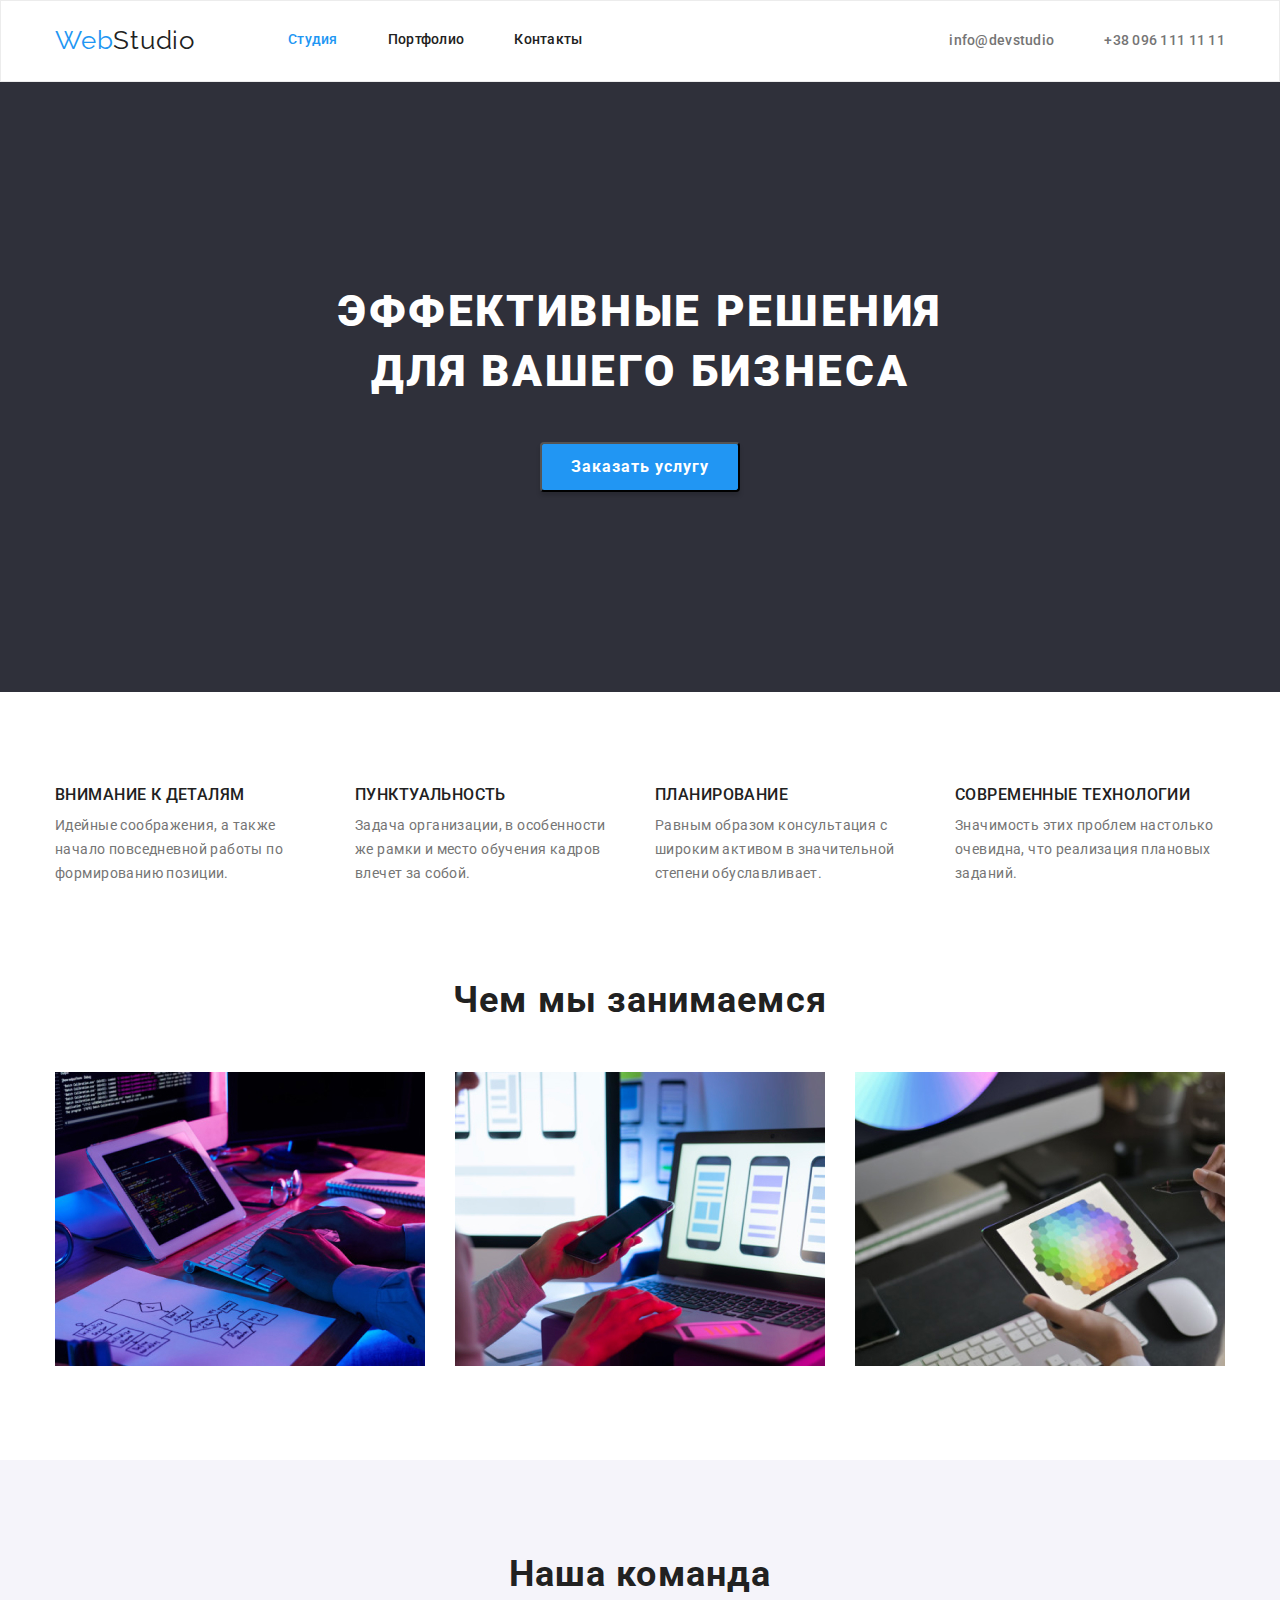
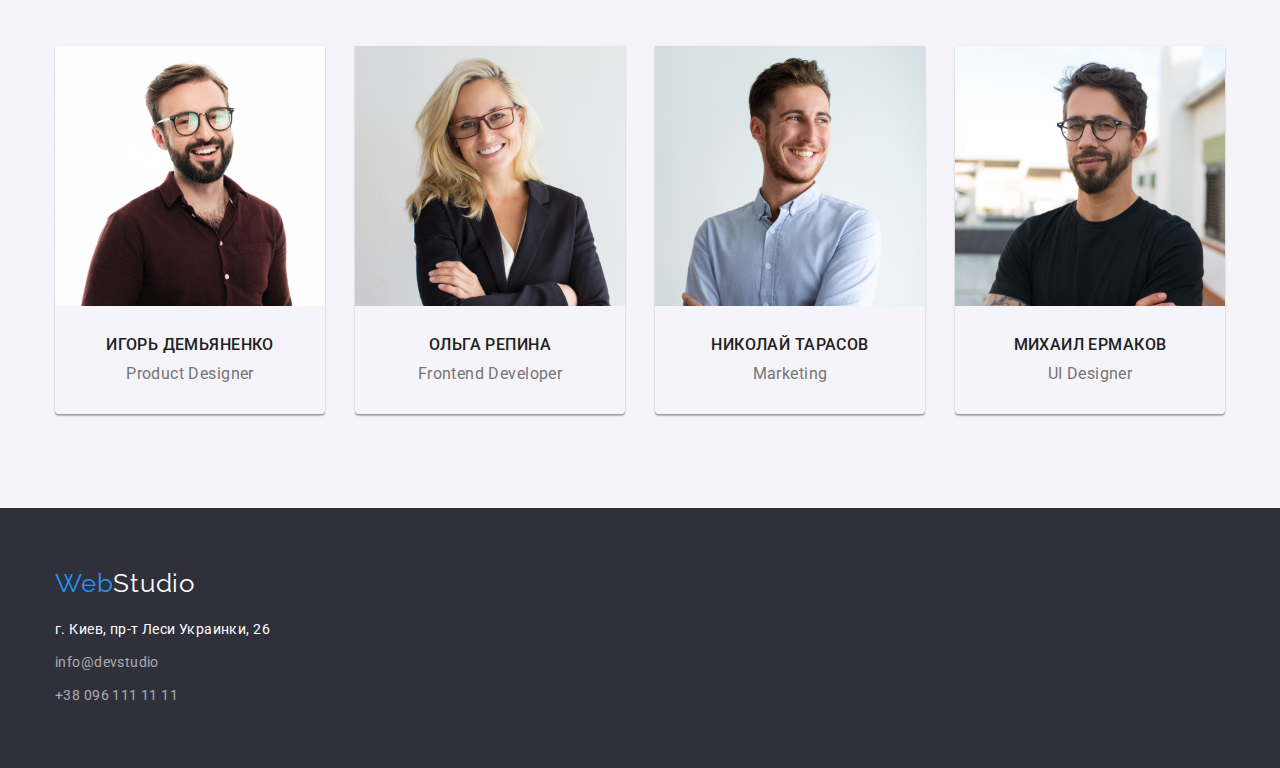
==== index.html @ b13cafb2 "start" ====
<!DOCTYPE html>
<html lang="ru">
  <head>
    <meta charset="UTF-8" />
    <meta http-equiv="X-UA-Compatible" content="IE=edge" />
    <meta name="viewport" content="width=device-width, initial-scale=1.0" />
    <link rel="preconnect" href="https://fonts.gstatic.com">
    <link href="https://fonts.googleapis.com/css2?family=Raleway:wght@700&family=Roboto:wght@400;500;700;900&display=swap" rel="stylesheet">
    <link rel="stylesheet" href="https://cdnjs.cloudflare.com/ajax/libs/modern-normalize/1.0.0/modern-normalize.css">
    <link rel="stylesheet" href="./css/styles.css">
    <title>Document</title>
  </head>
  <body>
    <header class="header">
      <div class="container">
      <a href="./index.html" class="link logo logo-marg"><span class="logo-header">Web</span>Studio</a>
      <nav class="text-nav">
        <ul class="menu list">
          <li class="menu-item"><a href="./index.html" class="link accent-pege">Студия</a></li>
          <li class="menu-item"><a href="./portfolio.html" class="link">Портфолио</a></li>
          <li class="menu-item"><a href="" class="link">Контакты</a></li>
        </ul>
      </nav>

      <ul class="menu list contacts-marg">
        <li class="kontakt-marg"><a class="link text-nav contacts" href="mailto:info@devstudio">info@devstudio</a></li>
        <li class="kontakt-marg"><a class="link text-nav contacts" href="tel:+380961111111">+38 096 111 11 11</a></li>
      </ul>
    </div>
    </header>

    <!--секцыя шапка-->
    <main>
      <section>
        <div class="container cap">
        <h1 class="main-title">Эффективные решения для вашего бизнеса</h1>
        <button class="btn" type="button">Заказать услугу</button>
            </div>
          </section>

      <!--особености-->

      <section class="section tem-work">
        <div class="container">
        <h2 class="visually-hidden">характеристики</h2>
        <ul class="list card-set">
          <li class="item feature-item">
            <h3 class="title-text">Внимание к деталям</h3>
            <p>
              Идейные соображения, а также начало повседневной работы по
              формированию позиции.
            </p>
          </li>
          <li class="item feature-item">
            <h3 class="title-text">Пунктуальность</h3>
            <p>
              Задача организации, в особенности же рамки и место обучения кадров
              влечет за собой.
            </p>
          </li>
          <li class="item feature-item">
            <h3 class="title-text">Планирование</h3>
            <p>
              Равным образом консультация с широким активом в значительной
              степени обуславливает.
            </p>
          </li>
          <li class="item feature-item">
            <h3 class="title-text">Современные технологии</h3>
            <p>
              Значимость этих проблем настолько очевидна, что реализация
              плановых заданий.
            </p>
          </li>
        </ul>
        </div>
      </section>

      <!--чем мы занимаемся-->

      <section class="img-section">
        <div class="container">
        <h2 class="title-section">Чем мы занимаемся</h2>
        <ul class="list card-set">
          <li class="item work-item">
            <img src="./imeges/box1.jpg" alt="box1" width="370" height="294" />
          </li>
          <li class="item work-item">
            <img src="./imeges/box2.jpg" alt="box2" width="370" height="294" />
          </li>
          <li class="item work-item">
            <img src="./imeges/box3.jpg" alt="box3" width="370" height="294" />
          </li>
        </ul>
      </div>
      </section>

      <!--наша команда-->

      <section class="section team">
        <div class="container">
        <h2 class="title-section">Наша команда</h2>
        <ul class="list card-set">
          <li class="item team-item">
            <img
              src="./imeges/igor.jpg"
              alt="Игорь Демьяненко"
              width="270"
              height="260"
            />
            <div class="expert">
            <h3 class="title-text">Игорь Демьяненко</h3>
            <p lang="en" class="text-team-card">Product Designer</p>
          </div>
        </li>
          <li class="item team-item">
            <img
              src="./imeges/olga.jpg"
              alt="Ольга Репина"
              width="270"
              height="260"
            />
            <div class="expert"><h3 class="title-text">Ольга Репина</h3>
            <p lang="en" class="text-team-card">Frontend Developer</p>
          </div></li>
          <li class="item team-item">
            <img
              src="./imeges/nikolay.jpg"
              alt="Николай Тарасов"
              width="270"
              height="260"
            />
             <div class="expert"><h3 class="title-text">Николай Тарасов</h3>
            <p lang="en" class="text-team-card">Marketing</p></div>
          </li>
          <li class="item team-item">
            <img
              src="./imeges/mihail.jpg"
              alt="Михаил Ермаков"
              width="270"
              height="260"/>
            <div class="expert">
              <h3 class="title-text">Михаил Ермаков</h3>
            <p lang="en" class="text-team-card">UI Designer</p>
          </div></li>
        </ul>
      </div>
      </section>
    </main>
    <!--футер-->

    <footer class="footer-bg">
      <div class="container footer">
      <a href="./index.html" class="link logo logo-mb"><span class="logo-header">Web</span><span class="Studio-cl">Studio</span></a>
      <address class="address contacts-addres">
        <ul class="list">
          <li class="mb-street"><a class="link adreds-cl" href="https://goo.gl/maps/qqkzdERcKgFT37uT7" target="_blank" rel="noopener noreferrer">г. Киев, пр-т Леси Украинки, 26</a></li>
          <li class="mb-street"><a class="link contacts-cl" href="mailto:info@devstudio">info@devstudio</a></li>
          <li><a class="link contacts-cl" href="tel:+380961111111">+38 096 111 11 11</a></li>
        </ul>
      </address>
    </div>
    </footer>
  </body>
</html>
---- css/styles.css ----
:root {
    --mein-text-cl: #757575;
    --main-title-cl: #FFFFFF;
    --title-cl: #212121;
    --link-cl: #2196F3;

    --main-text-cl: 'Roboto', sans-serif;
    --title-text-cl: 'Raleway', sans-serif;

    --blak-bg: #2F303A;
    --gray-bg: #F5F4FA;
    --bg: #E5E5E5;
    --border: #EEEEEE;
}

html,
* {
    box-sizing: border-box;

}

*,
*::before,
*::after {
    box-sizing: inherit;
}



body {
    font-family: var(--main-text-cl);
    font-size: 14px;
    line-height: 1.71;
    letter-spacing: 0.03em;
    color: var(--mein-text-cl)
}

h1,
h2,
h3,
p {
    margin-top: 0;
}

p {
    margin-top: 0;
    margin-bottom: 0;
}

img {
    display: block;
    max-width: 100%;
    height: auto;
}

.container {
    width: 1200px;
    padding-left: 15px;
    padding-right: 15px;
    margin-left: auto;
    margin-right: auto;
}

.img-section {
    padding-bottom: 94px;
}

.section {
    padding-top: 94px;
    padding-bottom: 94px;
}

.header {
    border: 1px solid #ECECEC;
    padding-top: 24px;
    padding-bottom: 25px;
}

.header .container {
    display: flex;
    align-items: center;
}

.link {
    color: var(--title-cl);
    text-decoration: none;
}

.link:hover,
.link:focus {
    color: var(--link-cl);
}

.logo {
    font-family: var(--title-text-cl);
    font-size: 26px;
    line-height: 1.19;
    letter-spacing: 0.03em;
}

.logo-marg {
    margin-right: 93px;

}

.visually-hidden {
    position: absolute;
    width: 1px;
    height: 1px;
    border: 0;
    margin: -1px;
    padding: 0;
    clip: rect(0 0 0 0);
    overflow: hidden;
}

.logo-header {
    color: var(--link-cl);
}

.list {
    margin: 0;
    padding-left: 0;
    list-style: none;
}

.menu {
    display: inline-flex;
}

.menu-item:not(:last-child) {
    margin-right: 50px;
}

.address {
    font-style: inherit;
}

.text-nav {
    font-weight: 500;
    font-size: 14px;
    line-height: 1.14;
    letter-spacing: 0.02em;
    color: var(--title-cl);
}

.accent-pege {
    color: var(--link-cl);
}

.contacts {
    color: var(--mein-text-cl);
}

.contacts-marg {
    margin-left: auto;
}

.kontakt-marg:not(:last-child) {
    margin-right: 50px;
}

.cap {
    width: 100%;
    padding-top: 200px;
    padding-bottom: 200px;
    text-align: center;
    background-color: var(--blak-bg);
}

.main-title {
    font-weight: 900;
    font-size: 44px;
    line-height: 1.36;
    letter-spacing: 0.06em;
    text-transform: uppercase;
    color: var(--main-title-cl);
    max-width: 696px;
    margin-left: auto;
    margin-right: auto;
    margin-bottom: 40px;
}

.btn {
    min-width: 200px;
    min-height: 50px;
    font-weight: bold;
    font-size: 16px;
    line-height: 1.87;
    letter-spacing: 0.06em;
    color: var(--main-title-cl);
    background-color: var(--link-cl);
    box-shadow: 0px 4px 4px rgba(0, 0, 0, 0.15);
    border-radius: 4px;

}

.team {
    background-color: var(--gray-bg);
}

.title-section {
    margin-bottom: 50px;
    font-weight: bold;
    font-size: 36px;
    line-height: 1.16;
    text-align: center;
    letter-spacing: 0.03em;
    color: var(--title-cl);
}

.item {
    margin-left: 30px;
    margin-top: 30px;
}

.card-set {
    display: flex;
    flex-wrap: wrap;
    margin-left: -30px;
    margin-top: -30px;
}

.feature-item {
    flex-basis: calc((100% - 4 * 30px) / 4);
    text-align: left;
}

.work-item {
    flex-basis: calc((100% - 3 * 30px) / 3);
    background: url(creative-artist-web-design-with-working-colour-selection-graphic-tablet_35674-1119.jpg);
}

.portfolio-item {
    flex-basis: calc((100% - 3 * 30px) / 3);
    background: var(--main-title-cl);
    border: 1px solid #EEEEEE;
    box-sizing: border-box;
}

.team-item {
    flex-basis: calc((100% - 4 * 30px) / 4);
    text-align: center;
    border-radius: 0px 0px 4px 4px;
    box-shadow: 0px 1px 3px rgba(0, 0, 0, 0.12),
        0px 1px 1px rgba(0, 0, 0, 0.14),
        0px 2px 1px rgba(0, 0, 0, 0.2);
}

.expert {
    padding-top: 30px;
    padding-bottom: 30px;
}

.title-text {
    font-weight: 500;
    font-size: 16px;
    line-height: 1.18;
    text-transform: uppercase;
    color: var(--title-cl);
    margin-bottom: 10px;
}

.text-team-card {
    font-size: 16px;
    line-height: 1.18;
}

.footer-bg {
    background-color: var(--blak-bg);
}

.footer {
    padding-top: 60px;
    padding-bottom: 60px;
}

.Studio-cl {
    color: var(--main-title-cl)
}

.logo-mb {
    display: block;
    margin-bottom: 20px;
}

.adreds-cl {
    color: var(--main-title-cl);
}

.mb-street {
    margin-bottom: 9px;
}

.contacts-cl {
    color: rgba(255, 255, 255, 0.6);
}

.btn-filtr {
    font-weight: 500;
    font-size: 16px;
    line-height: 1.62;
    text-align: center;
    color: var(--title-cl);
    border: 1px solid var(--border);
    box-sizing: border-box;
    background: var(--gray-bg);
    border-radius: 4px;
}

.location-text {
    justify-content: center;
    width: 100%;
    margin-bottom: 50px;
}

.button {
    padding: 6px 22px;
    border: transparent;
}

.button:hover,
button:focus {
    color: var(--link-cl);
    cursor: pointer;
}

.section-filtr {
    margin-left: auto;
    margin-right: auto;
}

.btn-filtr:not(:last-child) {
    margin-right: 8px;
}

.container-filter {
    margin-left: auto;
    margin-right: auto;
    padding-left: auto;
    padding-right: auto;
}

.title-portfolio {
    font-weight: bold;
    font-size: 18px;
    line-height: 2;
    letter-spacing: 0.06em;
    color: var(--title-cl);
    margin-bottom: 4px;
}

.img-text {
    padding: 20px 24px;
}

.text-portfolio {
    font-size: 16px;
    line-height: 1.87;
}
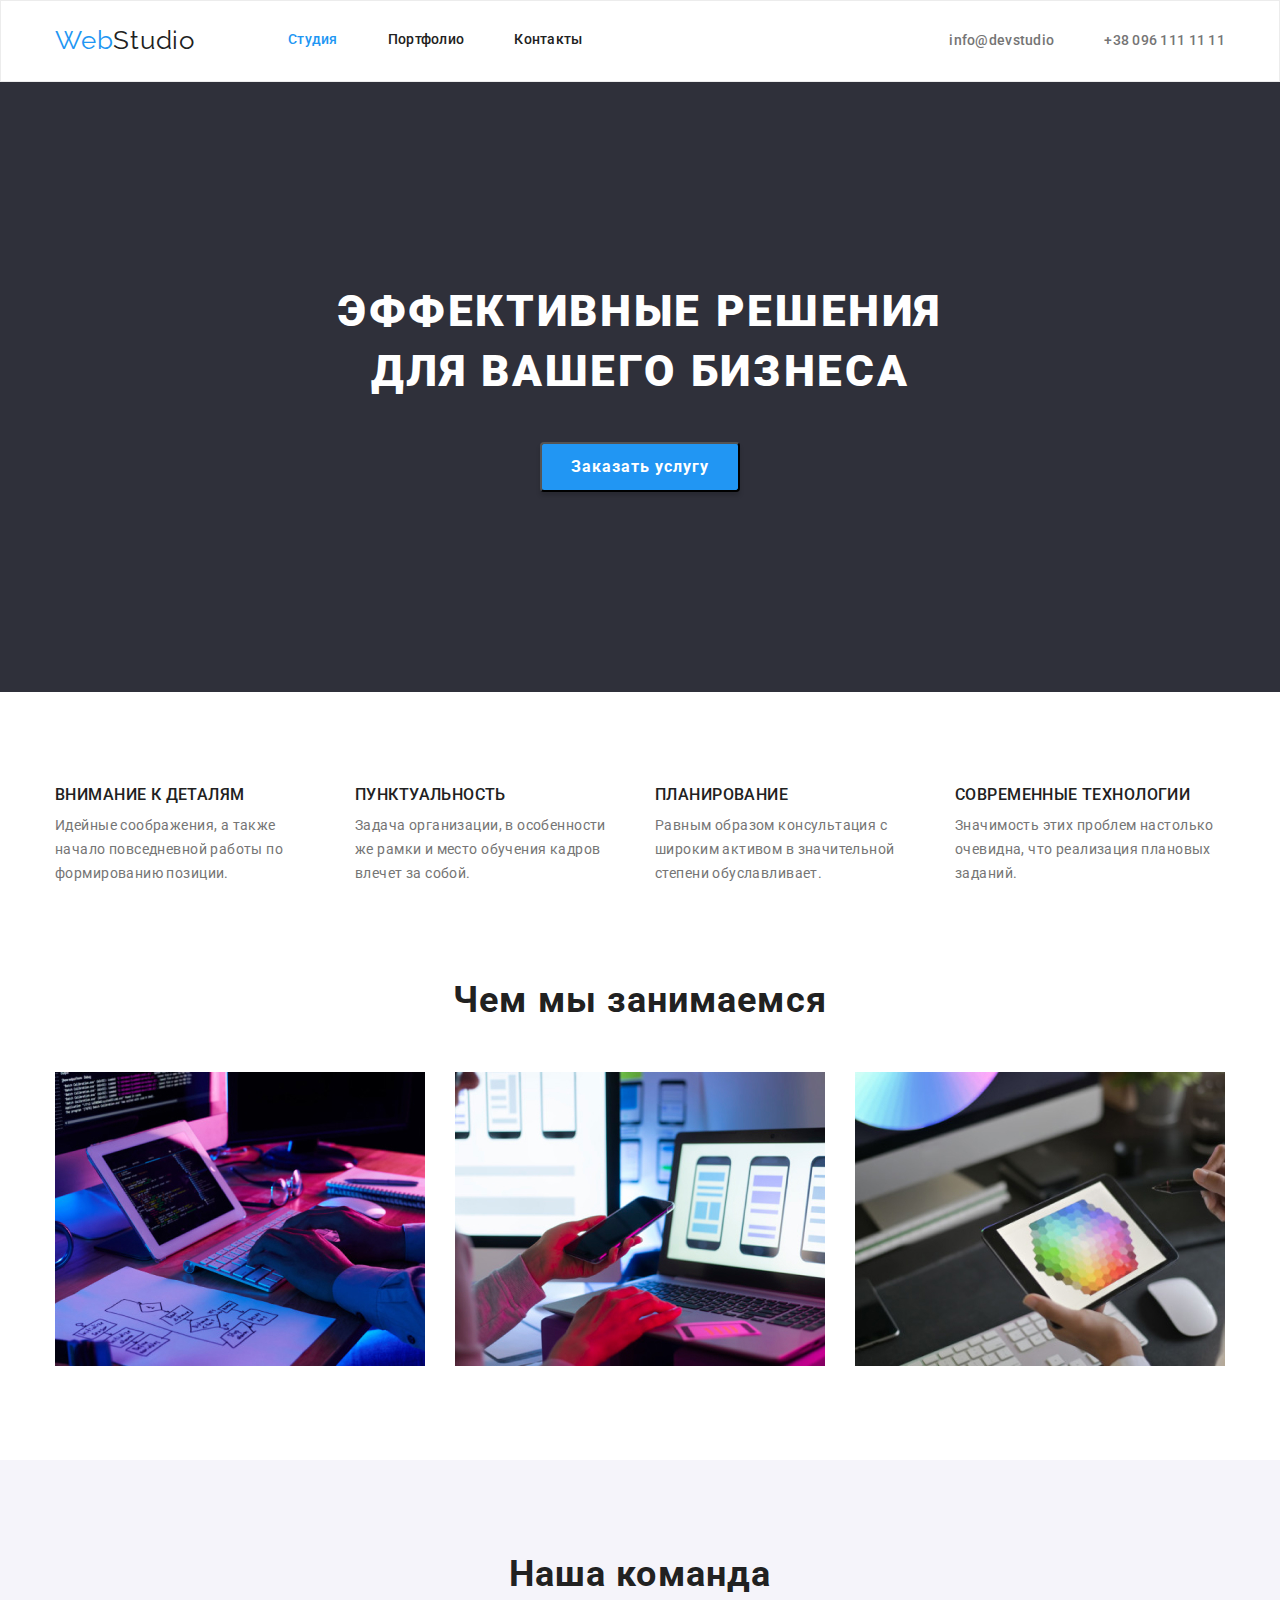
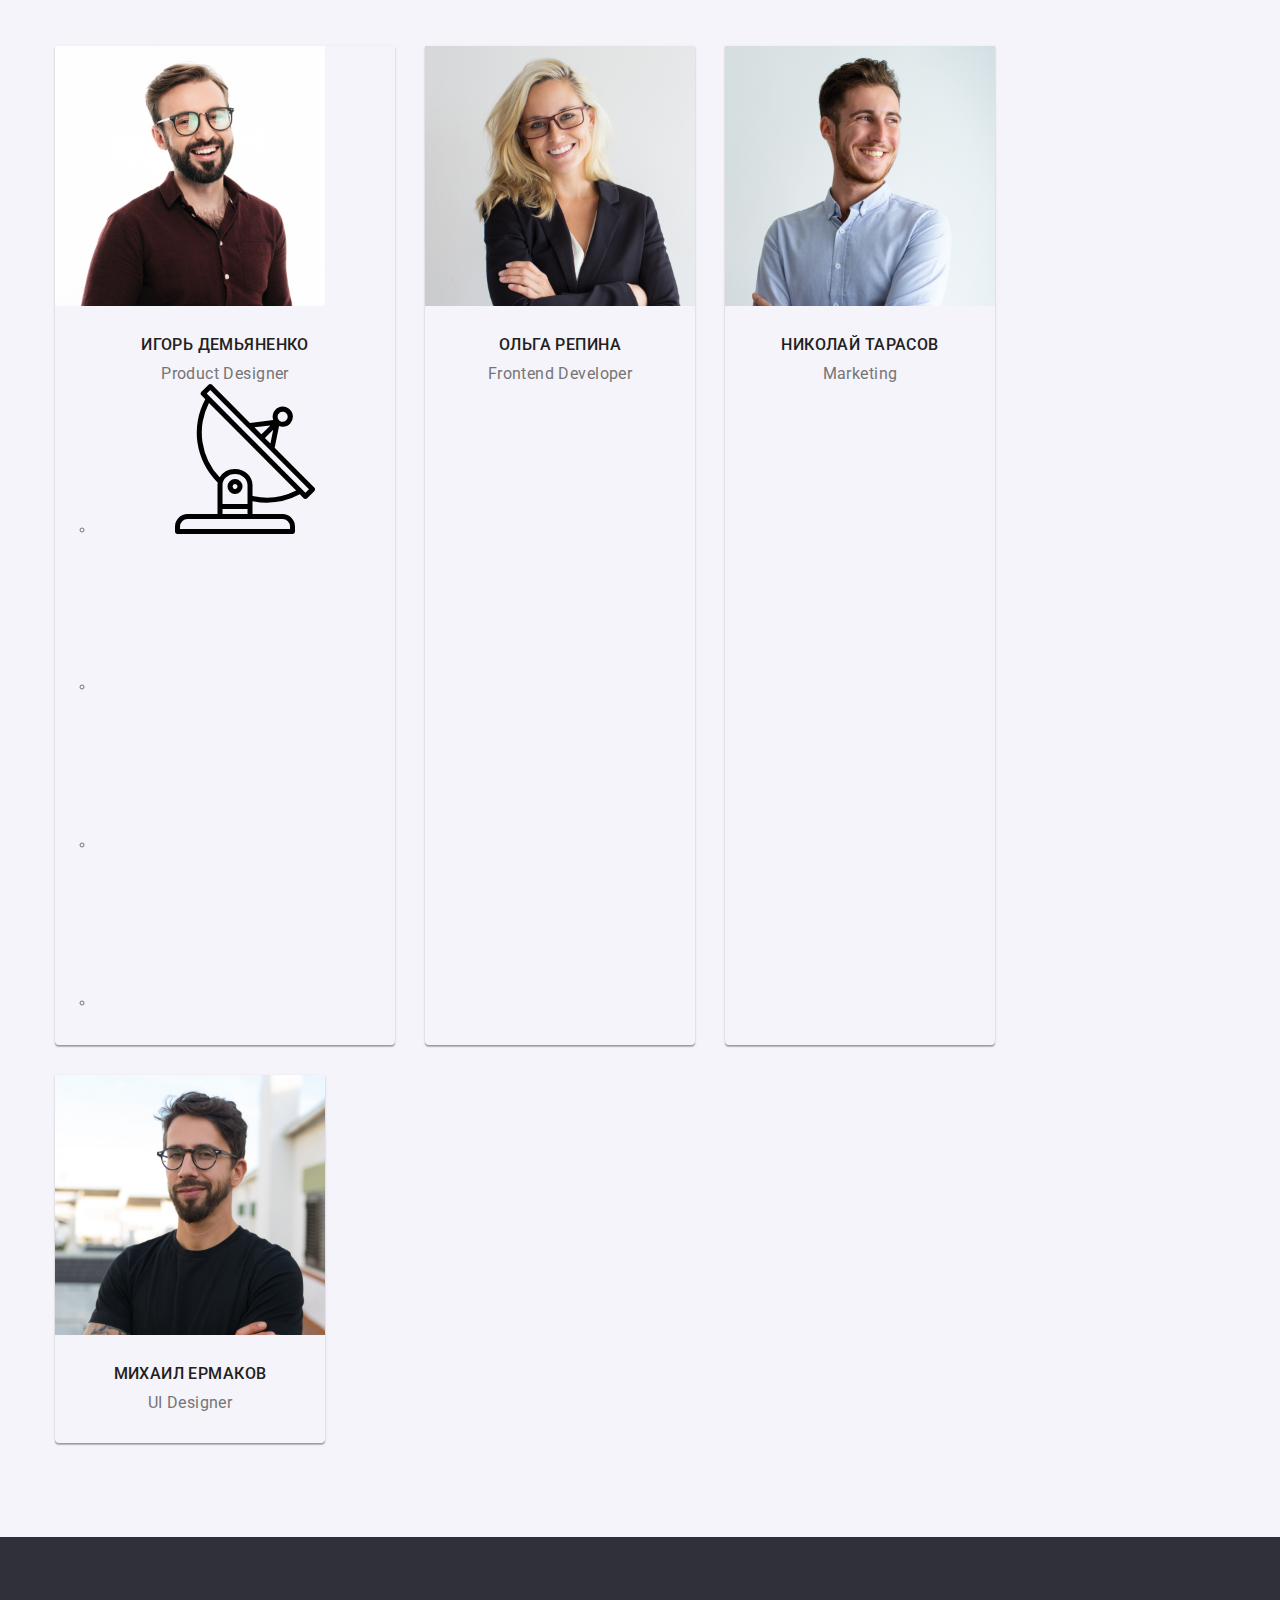
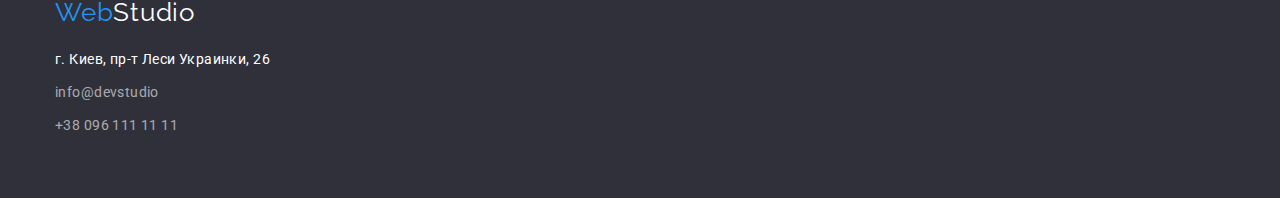
==== commit 8de693d9: "icon" ====
--- a/index.html
+++ b/index.html
@@ -111,6 +111,36 @@
             <div class="expert">
             <h3 class="title-text">Игорь Демьяненко</h3>
             <p lang="en" class="text-team-card">Product Designer</p>
+            <ul>
+              <li>
+                <a href="">
+                  <svg>
+                    <use href="./imeges/icons.svg#icon-antenna"></use>
+                  </svg>
+                </a>
+              </li>
+              <li>
+                <a href="./images/icons.svg#icon-instagram">
+                  <svg>
+                    <use></use>
+                  </svg>
+                </a>
+              </li>
+              <li>
+                <a href="">
+                  <svg>
+                    <use></use>
+                  </svg>
+                </a>
+              </li>
+              <li>
+                <a href="">
+                  <svg>
+                    <use></use>
+                  </svg>
+                </a>
+              </li>
+            </ul>
           </div>
         </li>
           <li class="item team-item">
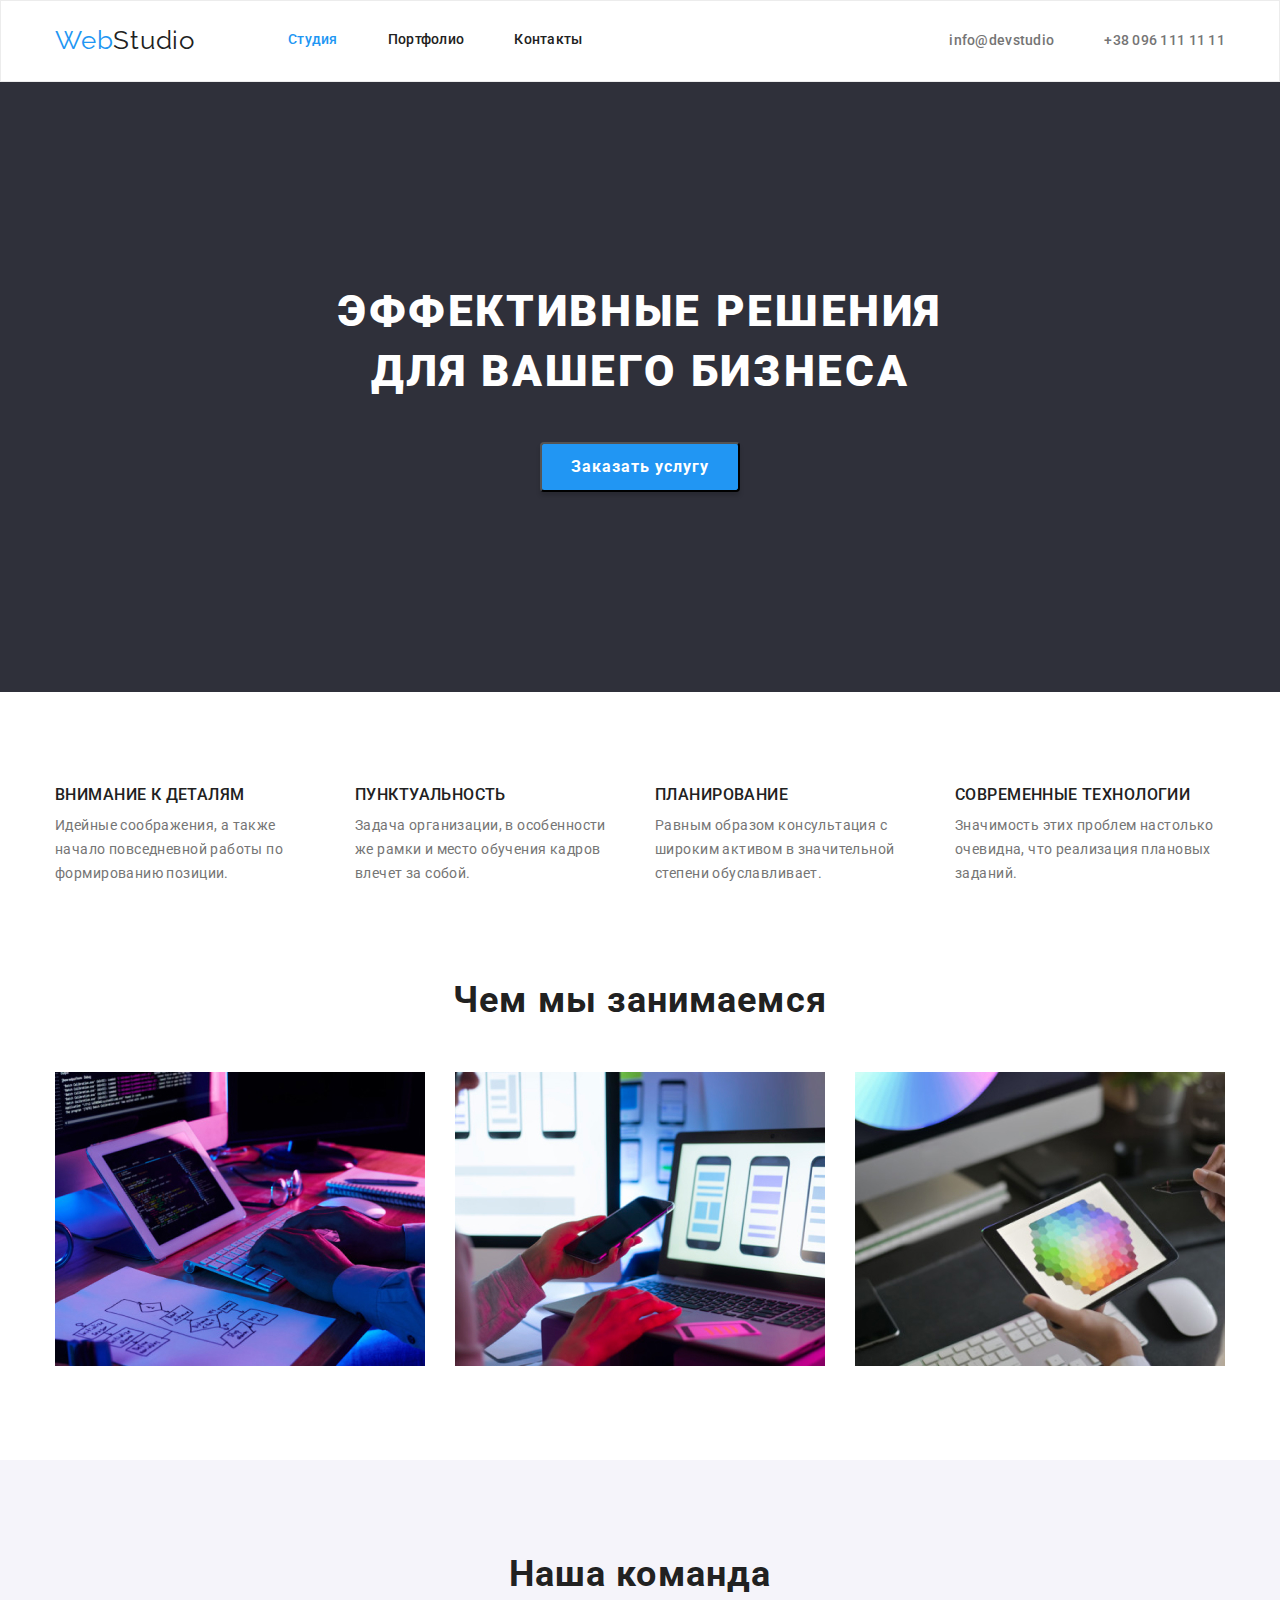
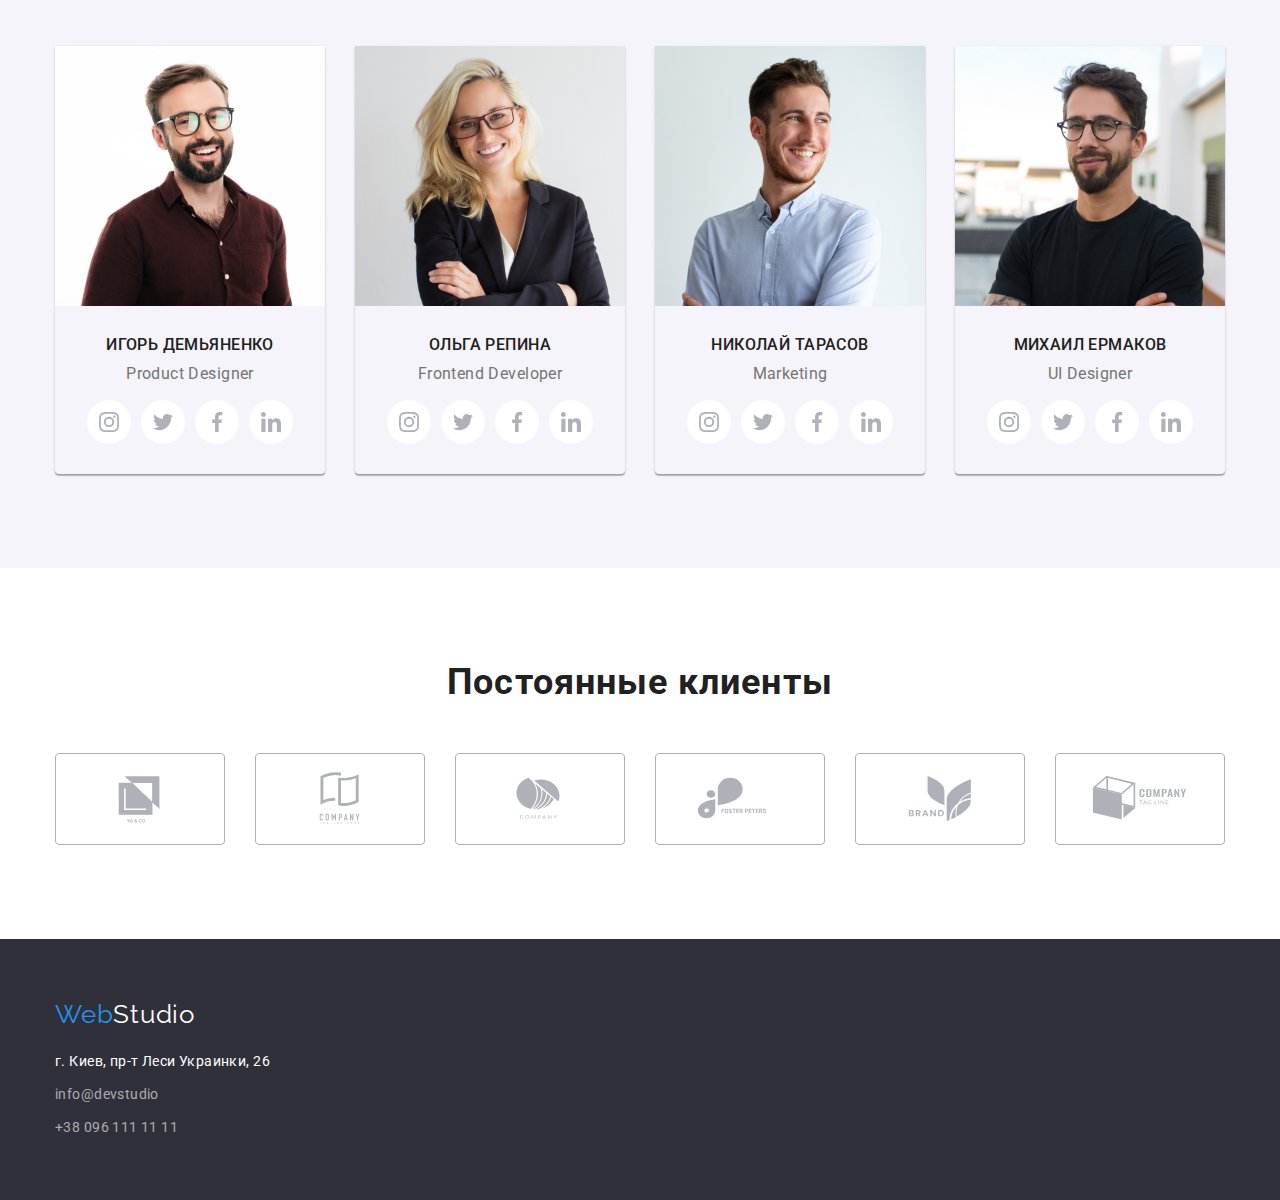
==== commit 3ed0f858: "client" ====
--- a/index.html
+++ b/index.html
@@ -1,18 +1,21 @@
 <!DOCTYPE html>
 <html lang="ru">
-  <head>
-    <meta charset="UTF-8" />
-    <meta http-equiv="X-UA-Compatible" content="IE=edge" />
-    <meta name="viewport" content="width=device-width, initial-scale=1.0" />
-    <link rel="preconnect" href="https://fonts.gstatic.com">
-    <link href="https://fonts.googleapis.com/css2?family=Raleway:wght@700&family=Roboto:wght@400;500;700;900&display=swap" rel="stylesheet">
-    <link rel="stylesheet" href="https://cdnjs.cloudflare.com/ajax/libs/modern-normalize/1.0.0/modern-normalize.css">
-    <link rel="stylesheet" href="./css/styles.css">
-    <title>Document</title>
-  </head>
-  <body>
-    <header class="header">
-      <div class="container">
+
+<head>
+  <meta charset="UTF-8" />
+  <meta http-equiv="X-UA-Compatible" content="IE=edge" />
+  <meta name="viewport" content="width=device-width, initial-scale=1.0" />
+  <link rel="preconnect" href="https://fonts.gstatic.com">
+  <link href="https://fonts.googleapis.com/css2?family=Raleway:wght@700&family=Roboto:wght@400;500;700;900&display=swap"
+    rel="stylesheet">
+  <link rel="stylesheet" href="https://cdnjs.cloudflare.com/ajax/libs/modern-normalize/1.0.0/modern-normalize.css">
+  <link rel="stylesheet" href="./css/styles.css">
+  <title>Document</title>
+</head>
+
+<body>
+  <header class="header">
+    <div class="container">
       <a href="./index.html" class="link logo logo-marg"><span class="logo-header">Web</span>Studio</a>
       <nav class="text-nav">
         <ul class="menu list">
@@ -27,21 +30,21 @@
         <li class="kontakt-marg"><a class="link text-nav contacts" href="tel:+380961111111">+38 096 111 11 11</a></li>
       </ul>
     </div>
-    </header>
-
-    <!--секцыя шапка-->
-    <main>
-      <section>
-        <div class="container cap">
+  </header>
+
+  <!--секцыя шапка-->
+  <main>
+    <section>
+      <div class="container cap">
         <h1 class="main-title">Эффективные решения для вашего бизнеса</h1>
         <button class="btn" type="button">Заказать услугу</button>
-            </div>
-          </section>
-
-      <!--особености-->
-
-      <section class="section tem-work">
-        <div class="container">
+      </div>
+    </section>
+
+    <!--особености-->
+
+    <section class="section tem-work">
+      <div class="container">
         <h2 class="visually-hidden">характеристики</h2>
         <ul class="list card-set">
           <li class="item feature-item">
@@ -73,13 +76,13 @@
             </p>
           </li>
         </ul>
-        </div>
-      </section>
-
-      <!--чем мы занимаемся-->
-
-      <section class="img-section">
-        <div class="container">
+      </div>
+    </section>
+
+    <!--чем мы занимаемся-->
+
+    <section class="img-section">
+      <div class="container">
         <h2 class="title-section">Чем мы занимаемся</h2>
         <ul class="list card-set">
           <li class="item work-item">
@@ -93,103 +96,234 @@
           </li>
         </ul>
       </div>
-      </section>
-
-      <!--наша команда-->
-
-      <section class="section team">
-        <div class="container">
+    </section>
+
+    <!--наша команда-->
+
+    <section class="section team">
+      <div class="container">
         <h2 class="title-section">Наша команда</h2>
         <ul class="list card-set">
           <li class="item team-item">
-            <img
-              src="./imeges/igor.jpg"
-              alt="Игорь Демьяненко"
-              width="270"
-              height="260"
-            />
+            <img src="./imeges/igor.jpg" alt="Игорь Демьяненко" width="270" height="260" />
             <div class="expert">
-            <h3 class="title-text">Игорь Демьяненко</h3>
-            <p lang="en" class="text-team-card">Product Designer</p>
-            <ul>
-              <li>
-                <a href="">
-                  <svg>
-                    <use href="./imeges/icons.svg#icon-antenna"></use>
-                  </svg>
-                </a>
-              </li>
-              <li>
-                <a href="./images/icons.svg#icon-instagram">
-                  <svg>
-                    <use></use>
-                  </svg>
-                </a>
-              </li>
-              <li>
-                <a href="">
-                  <svg>
-                    <use></use>
-                  </svg>
-                </a>
-              </li>
-              <li>
-                <a href="">
-                  <svg>
-                    <use></use>
-                  </svg>
-                </a>
-              </li>
-            </ul>
-          </div>
-        </li>
+              <h3 class="title-text">Игорь Демьяненко</h3>
+              <p lang="en" class="text-team-card">Product Designer</p>
+              <ul class="list socials-icon">
+                <li class="socials-icon-item">
+                  <a href="" class="social-icon-link">
+                    <svg class="socials-icon-svg">
+                      <use href="./imeges/icons.svg#icon-instagram"></use>
+                    </svg>
+                  </a>
+                </li>
+                <li class="socials-icon-item">
+                  <a href="" class="social-icon-link">
+                    <svg class="socials-icon-svg">
+                      <use href="./imeges/icons.svg#icon-twitter"></use>
+                    </svg>
+                  </a>
+                </li>
+                <li class="socials-icon-item">
+                  <a href="" class="social-icon-link">
+                    <svg class="socials-icon-svg">
+                      <use href="./imeges/icons.svg#icon-facebook"></use>
+                    </svg>
+                  </a>
+                </li>
+                <li class="socials-icon-item">
+                  <a href="" class="social-icon-link">
+                    <svg class="socials-icon-svg">
+                      <use href="./imeges/icons.svg#icon-linkedin"></use>
+                    </svg>
+                  </a>
+                </li>
+              </ul>
+            </div>
+          </li>
           <li class="item team-item">
-            <img
-              src="./imeges/olga.jpg"
-              alt="Ольга Репина"
-              width="270"
-              height="260"
-            />
-            <div class="expert"><h3 class="title-text">Ольга Репина</h3>
-            <p lang="en" class="text-team-card">Frontend Developer</p>
-          </div></li>
+            <img src="./imeges/olga.jpg" alt="Ольга Репина" width="270" height="260" />
+            <div class="expert">
+              <h3 class="title-text">Ольга Репина</h3>
+              <p lang="en" class="text-team-card">Frontend Developer</p>
+              <ul class="list socials-icon">
+                <li class="socials-icon-item">
+                  <a href="" class="social-icon-link">
+                    <svg class="socials-icon-svg">
+                      <use href="./imeges/icons.svg#icon-instagram"></use>
+                    </svg>
+                  </a>
+                </li>
+                <li class="socials-icon-item">
+                  <a href="" class="social-icon-link">
+                    <svg class="socials-icon-svg">
+                      <use href="./imeges/icons.svg#icon-twitter"></use>
+                    </svg>
+                  </a>
+                </li>
+                <li class="socials-icon-item">
+                  <a href="" class="social-icon-link">
+                    <svg class="socials-icon-svg">
+                      <use href="./imeges/icons.svg#icon-facebook"></use>
+                    </svg>
+                  </a>
+                </li>
+                <li class="socials-icon-item">
+                  <a href="" class="social-icon-link">
+                    <svg class="socials-icon-svg">
+                      <use href="./imeges/icons.svg#icon-linkedin"></use>
+                    </svg>
+                  </a>
+                </li>
+              </ul>
+            </div>
+          </li>
           <li class="item team-item">
-            <img
-              src="./imeges/nikolay.jpg"
-              alt="Николай Тарасов"
-              width="270"
-              height="260"
-            />
-             <div class="expert"><h3 class="title-text">Николай Тарасов</h3>
-            <p lang="en" class="text-team-card">Marketing</p></div>
+            <img src="./imeges/nikolay.jpg" alt="Николай Тарасов" width="270" height="260" />
+            <div class="expert">
+              <h3 class="title-text">Николай Тарасов</h3>
+              <p lang="en" class="text-team-card">Marketing</p>
+              <ul class="list socials-icon">
+                <li class="socials-icon-item">
+                  <a href="" class="social-icon-link" target="_blank" rel="noopener noreferrer">
+                    <svg class="socials-icon-svg">
+                      <use href="./imeges/icons.svg#icon-instagram"></use>
+                    </svg>
+                  </a>
+                </li>
+                <li class="socials-icon-item">
+                  <a href="" class="social-icon-link" target="_blank" rel="noopener noreferrer">
+                    <svg class="socials-icon-svg">
+                      <use href="./imeges/icons.svg#icon-twitter"></use>
+                    </svg>
+                  </a>
+                </li>
+                <li class="socials-icon-item">
+                  <a href="" class="social-icon-link" target="_blank" rel="noopener noreferrer">
+                    <svg class="socials-icon-svg">
+                      <use href="./imeges/icons.svg#icon-facebook"></use>
+                    </svg>
+                  </a>
+                </li>
+                <li class="socials-icon-item">
+                  <a href="" class="social-icon-link" target="_blank" rel="noopener noreferrer">
+                    <svg class="socials-icon-svg">
+                      <use href="./imeges/icons.svg#icon-linkedin"></use>
+                    </svg>
+                  </a>
+                </li>
+              </ul>
+            </div>
           </li>
           <li class="item team-item">
-            <img
-              src="./imeges/mihail.jpg"
-              alt="Михаил Ермаков"
-              width="270"
-              height="260"/>
+            <img src="./imeges/mihail.jpg" alt="Михаил Ермаков" width="270" height="260" />
             <div class="expert">
               <h3 class="title-text">Михаил Ермаков</h3>
-            <p lang="en" class="text-team-card">UI Designer</p>
-          </div></li>
+              <p lang="en" class="text-team-card">UI Designer</p>
+              <ul class="list socials-icon">
+                <li class="socials-icon-item">
+                  <a href="" class="social-icon-link">
+                    <svg class="socials-icon-svg">
+                      <use href="./imeges/icons.svg#icon-instagram"></use>
+                    </svg>
+                  </a>
+                </li>
+                <li class="socials-icon-item">
+                  <a href="" class="social-icon-link">
+                    <svg class="socials-icon-svg">
+                      <use href="./imeges/icons.svg#icon-twitter"></use>
+                    </svg>
+                  </a>
+                </li>
+                <li class="socials-icon-item">
+                  <a href="" class="social-icon-link">
+                    <svg class="socials-icon-svg">
+                      <use href="./imeges/icons.svg#icon-facebook"></use>
+                    </svg>
+                  </a>
+                </li>
+                <li class="socials-icon-item">
+                  <a href="" class="social-icon-link">
+                    <svg class="socials-icon-svg">
+                      <use href="./imeges/icons.svg#icon-linkedin"></use>
+                    </svg>
+                  </a>
+                </li>
+              </ul>
+            </div>
+          </li>
         </ul>
       </div>
-      </section>
-    </main>
-    <!--футер-->
-
-    <footer class="footer-bg">
-      <div class="container footer">
-      <a href="./index.html" class="link logo logo-mb"><span class="logo-header">Web</span><span class="Studio-cl">Studio</span></a>
+    </section>
+
+<!--Постоянные клиенты-->
+
+    <section class="section">
+      <div class="container">
+      <h2 class="title-section">Постоянные клиенты</h2>
+
+      <ul class="list socials-icon">
+        <li class="client-icon-item">
+          <a href="" class="client-icon-link">
+            <svg class="client-icon-svg">
+              <use href="./imeges/icons.svg#icon-logo"></use>
+            </svg>
+          </a>
+        </li>
+        <li class="client-icon-item">
+          <a href="" class="client-icon-link">
+            <svg class="client-icon-svg">
+              <use href="./imeges/icons.svg#icon-logo1"></use>
+            </svg>
+          </a>
+        </li>
+        <li class="client-icon-item">
+          <a href="" class="client-icon-link">
+            <svg class="client-icon-svg">
+              <use href="./imeges/icons.svg#icon-logo2"></use>
+            </svg>
+          </a>
+        </li>
+        <li class="client-icon-item">
+          <a href="" class="client-icon-link">
+            <svg class="client-icon-svg">
+              <use href="./imeges/icons.svg#icon-logo3"></use>
+            </svg>
+          </a>
+        </li>
+        <li class="client-icon-item">
+          <a href="" class="client-icon-link">
+            <svg class="client-icon-svg">
+              <use href="./imeges/icons.svg#icon-logo4"></use>
+            </svg>
+          </a>
+        </li>
+        <li class="client-icon-item">
+          <a href="" class="client-icon-link">
+            <svg class="client-icon-svg">
+              <use href="./imeges/icons.svg#icon-logo5"></use>
+            </svg>
+          </a>
+        </li>
+      </ul></div>
+    </section>
+  </main>
+  <!--футер-->
+
+  <footer class="footer-bg">
+    <div class="container footer">
+      <a href="./index.html" class="link logo logo-mb"><span class="logo-header">Web</span><span
+          class="Studio-cl">Studio</span></a>
       <address class="address contacts-addres">
         <ul class="list">
-          <li class="mb-street"><a class="link adreds-cl" href="https://goo.gl/maps/qqkzdERcKgFT37uT7" target="_blank" rel="noopener noreferrer">г. Киев, пр-т Леси Украинки, 26</a></li>
+          <li class="mb-street"><a class="link adreds-cl" href="https://goo.gl/maps/qqkzdERcKgFT37uT7" target="_blank"
+              rel="noopener noreferrer">г. Киев, пр-т Леси Украинки, 26</a></li>
           <li class="mb-street"><a class="link contacts-cl" href="mailto:info@devstudio">info@devstudio</a></li>
           <li><a class="link contacts-cl" href="tel:+380961111111">+38 096 111 11 11</a></li>
         </ul>
       </address>
     </div>
-    </footer>
-  </body>
-</html>
+  </footer>
+</body>
+
+</html>--- a/css/styles.css
+++ b/css/styles.css
@@ -11,6 +11,7 @@
     --gray-bg: #F5F4FA;
     --bg: #E5E5E5;
     --border: #EEEEEE;
+    --icon-svg-cl: #AFB1B8;
 }
 
 html,
@@ -264,6 +265,42 @@
 .text-team-card {
     font-size: 16px;
     line-height: 1.18;
+    margin-bottom: 16px;
+}
+
+.socials-icon{
+    display: inline-flex;
+
+}
+
+.socials-icon-item:not(:last-child){
+    margin-right: 10px;    
+}
+
+.socials-icon-svg{
+    width: 20px;
+    height: 20px;
+    fill: var(--icon-svg-cl);
+}
+
+.social-icon-link{
+    display: flex;
+    align-items: center;
+    justify-content: center;
+    width: 44px;
+    height: 44px;
+    border-radius: 50%;
+    background-color:var(--main-title-cl);
+}
+
+.social-icon-link:hover .socials-icon-svg,
+.social-icon-link:focus .socials-icon-svg {
+    fill: var(--main-title-cl);
+}
+
+.social-icon-link:hover,
+.social-icon-link:focus {
+    background-color: var(--link-cl);
 }
 
 .footer-bg {
@@ -357,4 +394,38 @@
 .text-portfolio {
     font-size: 16px;
     line-height: 1.87;
-}+}
+
+.client-icon-item:not(:last-child) {
+    margin-right: 30px;}
+
+    
+    
+
+.client-icon-svg {
+    width: 106px;
+    height: 60px;
+    fill: var(--icon-svg-cl);
+}
+
+.client-icon-link{
+     display: flex;
+     align-items: center;
+     justify-content: center;
+     width: 170px;
+     height: 92px;
+     border: 1px;
+     background-color:var(--main-title-cl);
+     border: 1px solid var(--icon-svg-cl);
+     border-radius: 4px;
+}
+
+.client-icon-link:hover .client-icon-svg,
+    .client-icon-link:focus .client-icon-svg {
+        fill: var(--link-cl);
+    }
+
+    .client-icon-link:hover,
+    .client-icon-link:focus {
+        border: 1px solid var(--link-cl);
+    }
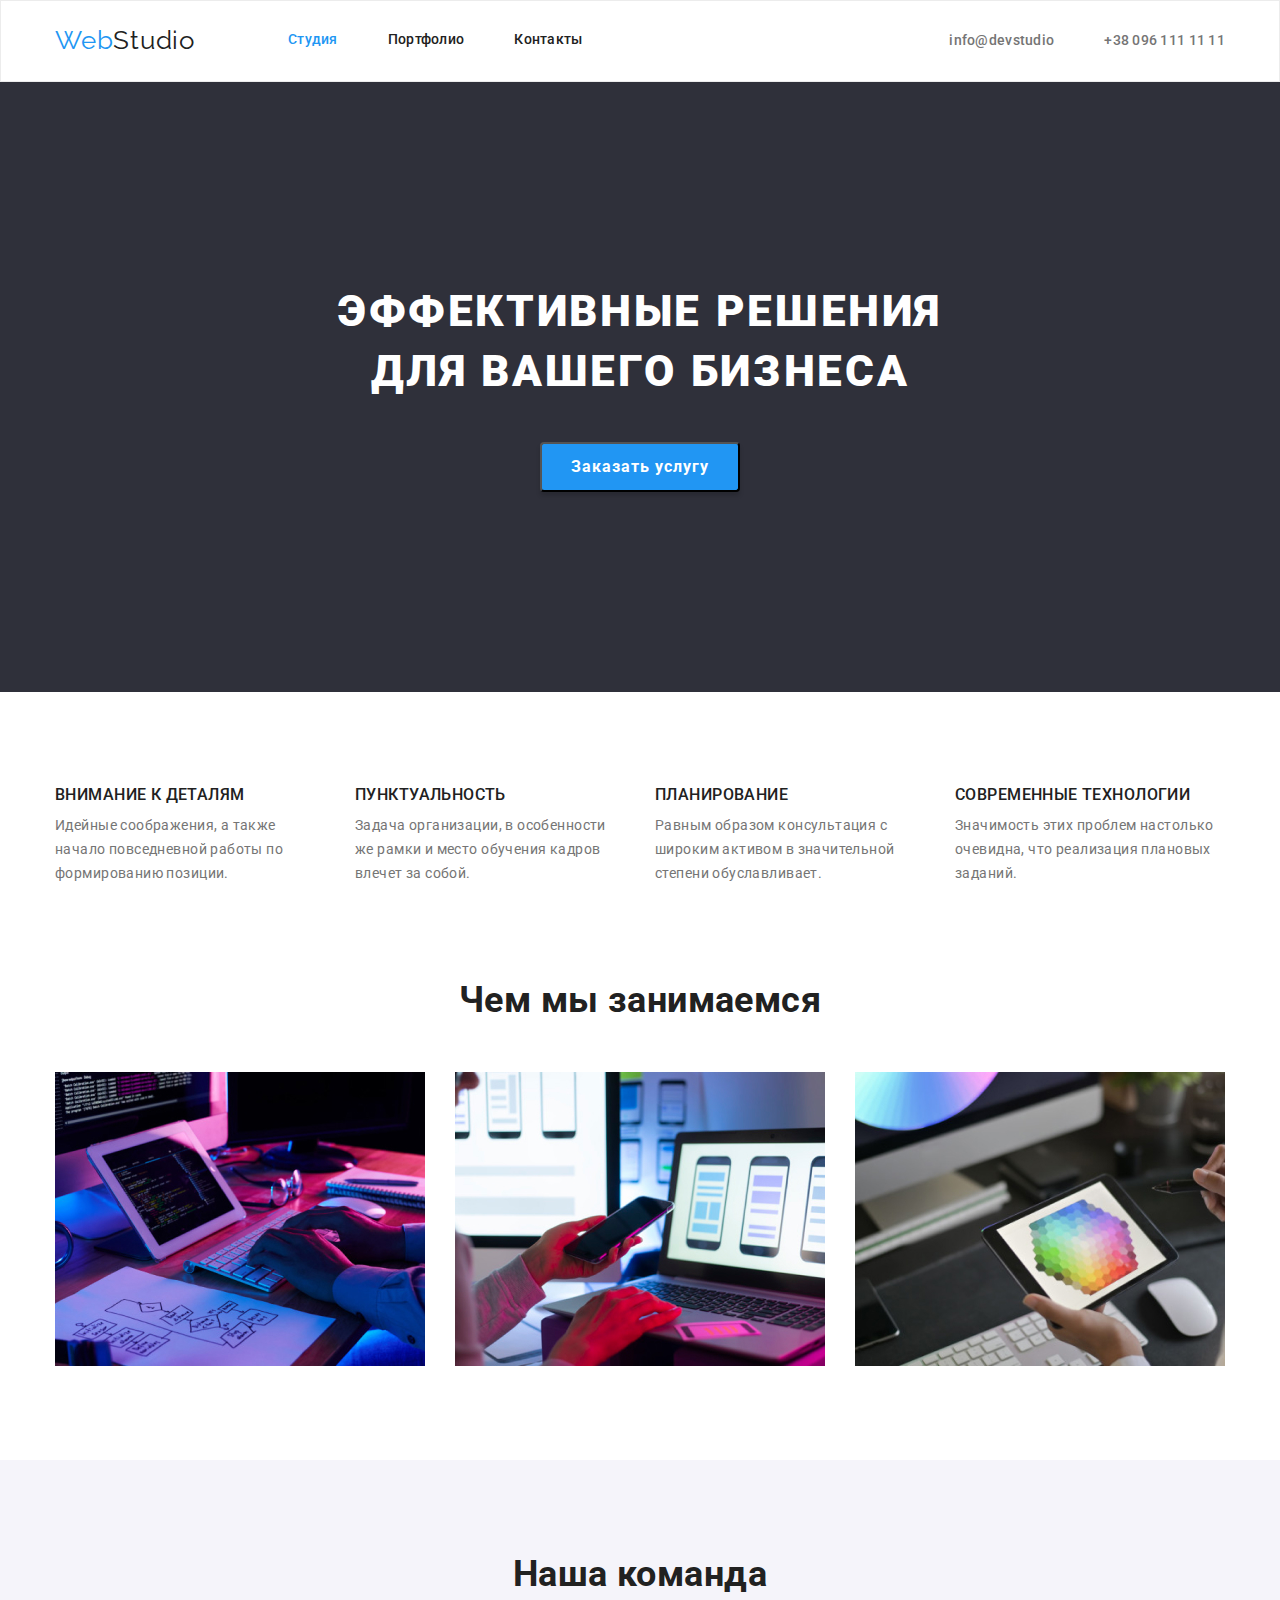
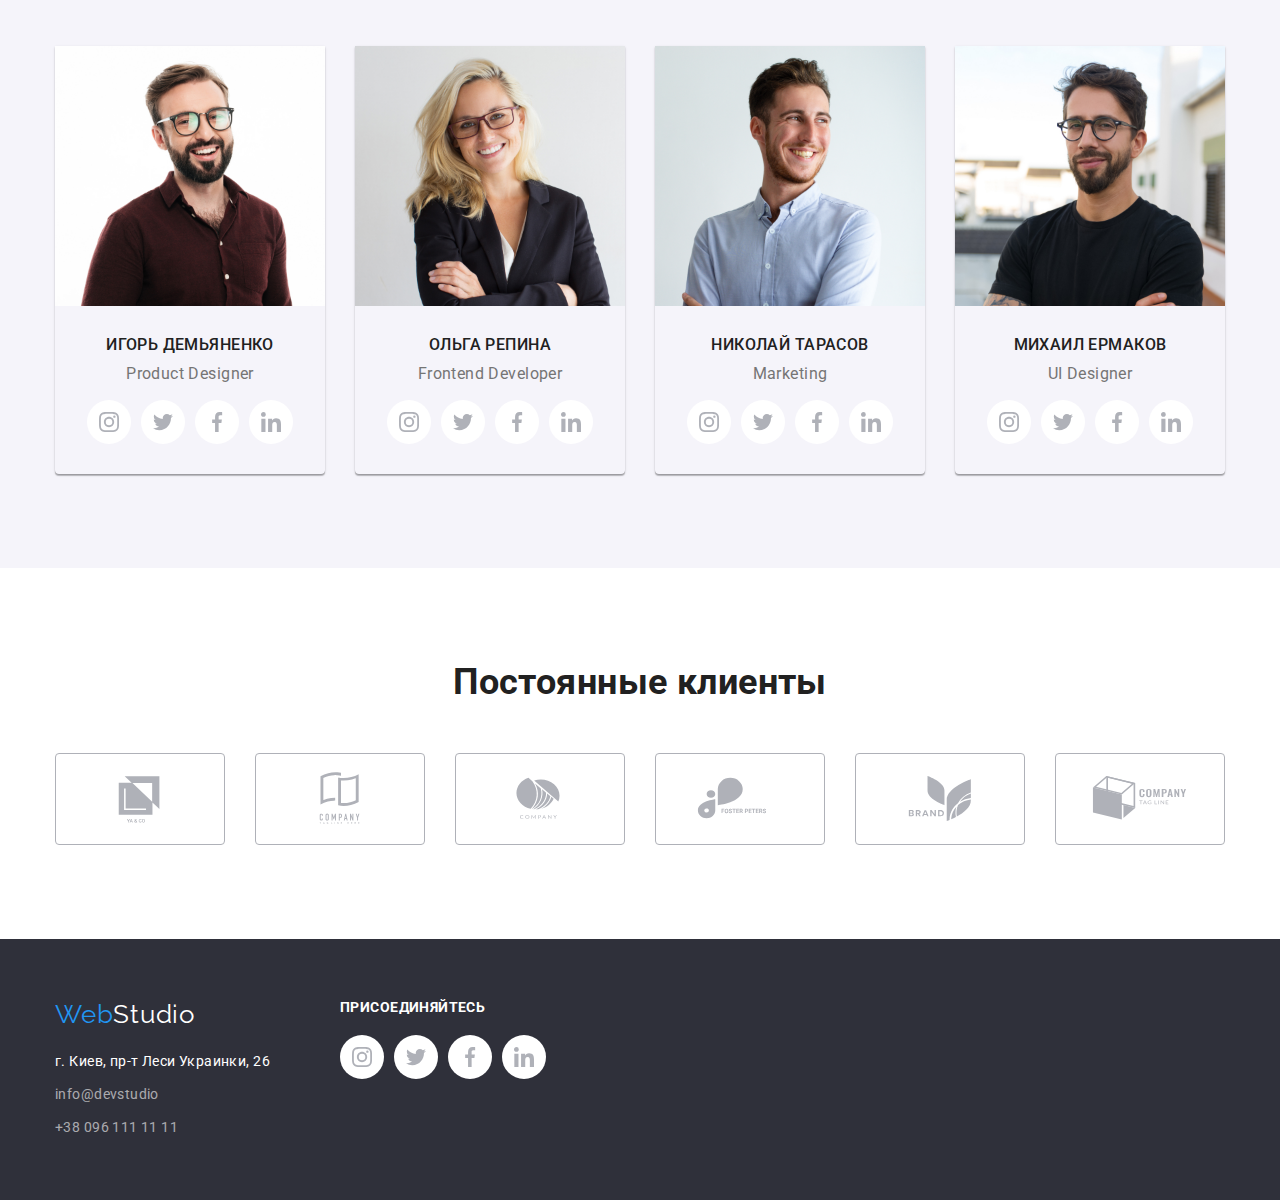
==== commit 8500926b: "vtgyvby" ====
--- a/index.html
+++ b/index.html
@@ -256,73 +256,113 @@
       </div>
     </section>
 
-<!--Постоянные клиенты-->
+    <!--Постоянные клиенты-->
 
     <section class="section">
       <div class="container">
-      <h2 class="title-section">Постоянные клиенты</h2>
-
-      <ul class="list socials-icon">
-        <li class="client-icon-item">
-          <a href="" class="client-icon-link">
-            <svg class="client-icon-svg">
-              <use href="./imeges/icons.svg#icon-logo"></use>
-            </svg>
-          </a>
-        </li>
-        <li class="client-icon-item">
-          <a href="" class="client-icon-link">
-            <svg class="client-icon-svg">
-              <use href="./imeges/icons.svg#icon-logo1"></use>
-            </svg>
-          </a>
-        </li>
-        <li class="client-icon-item">
-          <a href="" class="client-icon-link">
-            <svg class="client-icon-svg">
-              <use href="./imeges/icons.svg#icon-logo2"></use>
-            </svg>
-          </a>
-        </li>
-        <li class="client-icon-item">
-          <a href="" class="client-icon-link">
-            <svg class="client-icon-svg">
-              <use href="./imeges/icons.svg#icon-logo3"></use>
-            </svg>
-          </a>
-        </li>
-        <li class="client-icon-item">
-          <a href="" class="client-icon-link">
-            <svg class="client-icon-svg">
-              <use href="./imeges/icons.svg#icon-logo4"></use>
-            </svg>
-          </a>
-        </li>
-        <li class="client-icon-item">
-          <a href="" class="client-icon-link">
-            <svg class="client-icon-svg">
-              <use href="./imeges/icons.svg#icon-logo5"></use>
-            </svg>
-          </a>
-        </li>
-      </ul></div>
+        <h2 class="title-section">Постоянные клиенты</h2>
+
+        <ul class="list socials-icon">
+          <li class="client-icon-item">
+            <a href="" class="client-icon-link">
+              <svg class="client-icon-svg">
+                <use href="./imeges/icons.svg#icon-logo"></use>
+              </svg>
+            </a>
+          </li>
+          <li class="client-icon-item">
+            <a href="" class="client-icon-link">
+              <svg class="client-icon-svg">
+                <use href="./imeges/icons.svg#icon-logo1"></use>
+              </svg>
+            </a>
+          </li>
+          <li class="client-icon-item">
+            <a href="" class="client-icon-link">
+              <svg class="client-icon-svg">
+                <use href="./imeges/icons.svg#icon-logo2"></use>
+              </svg>
+            </a>
+          </li>
+          <li class="client-icon-item">
+            <a href="" class="client-icon-link">
+              <svg class="client-icon-svg">
+                <use href="./imeges/icons.svg#icon-logo3"></use>
+              </svg>
+            </a>
+          </li>
+          <li class="client-icon-item">
+            <a href="" class="client-icon-link">
+              <svg class="client-icon-svg">
+                <use href="./imeges/icons.svg#icon-logo4"></use>
+              </svg>
+            </a>
+          </li>
+          <li class="client-icon-item">
+            <a href="" class="client-icon-link">
+              <svg class="client-icon-svg">
+                <use href="./imeges/icons.svg#icon-logo5"></use>
+              </svg>
+            </a>
+          </li>
+        </ul>
+      </div>
     </section>
   </main>
   <!--футер-->
 
   <footer class="footer-bg">
-    <div class="container footer">
-      <a href="./index.html" class="link logo logo-mb"><span class="logo-header">Web</span><span
-          class="Studio-cl">Studio</span></a>
-      <address class="address contacts-addres">
-        <ul class="list">
-          <li class="mb-street"><a class="link adreds-cl" href="https://goo.gl/maps/qqkzdERcKgFT37uT7" target="_blank"
-              rel="noopener noreferrer">г. Киев, пр-т Леси Украинки, 26</a></li>
-          <li class="mb-street"><a class="link contacts-cl" href="mailto:info@devstudio">info@devstudio</a></li>
-          <li><a class="link contacts-cl" href="tel:+380961111111">+38 096 111 11 11</a></li>
-        </ul>
-      </address>
+    <div class="container footer footer-position">
+      <div class="socials-foter">
+        <a href="./index.html" class="link logo logo-mb"><span class="logo-header">Web</span><span
+            class="Studio-cl">Studio</span></a>
+        <address class="address contacts-addres">
+          <ul class="list">
+            <li class="mb-street"><a class="link adreds-cl" href="https://goo.gl/maps/qqkzdERcKgFT37uT7" target="_blank"
+                rel="noopener noreferrer">г. Киев, пр-т Леси Украинки, 26</a></li>
+            <li class="mb-street"><a class="link contacts-cl" href="mailto:info@devstudio">info@devstudio</a></li>
+            <li><a class="link contacts-cl" href="tel:+380961111111">+38 096 111 11 11</a></li>
+          </ul>
+        </address>
+      </div>
+      <div class="">
+        <h2 class="title-section title-footer">присоединяйтесь</h2>
+
+        <ul class="list socials-icon">
+          <li class="socials-icon-item">
+            <a href="" class="social-icon-link">
+              <svg class="socials-icon-svg">
+                <use href="./imeges/icons.svg#icon-instagram"></use>
+              </svg>
+            </a>
+          </li>
+          <li class="socials-icon-item">
+            <a href="" class="social-icon-link">
+              <svg class="socials-icon-svg">
+                <use href="./imeges/icons.svg#icon-twitter"></use>
+              </svg>
+            </a>
+          </li>
+          <li class="socials-icon-item">
+            <a href="" class="social-icon-link">
+              <svg class="socials-icon-svg">
+                <use href="./imeges/icons.svg#icon-facebook"></use>
+              </svg>
+            </a>
+          </li>
+          <li class="socials-icon-item">
+            <a href="" class="social-icon-link">
+              <svg class="socials-icon-svg">
+                <use href="./imeges/icons.svg#icon-linkedin"></use>
+              </svg>
+            </a>
+          </li>
+        </ul>
+      </div>
     </div>
+
+
+
   </footer>
 </body>
 
--- a/css/styles.css
+++ b/css/styles.css
@@ -206,7 +206,6 @@
     font-size: 36px;
     line-height: 1.16;
     text-align: center;
-    letter-spacing: 0.03em;
     color: var(--title-cl);
 }
 
@@ -311,6 +310,27 @@
     padding-top: 60px;
     padding-bottom: 60px;
 }
+
+.footer-position{
+    display: inline-flex;
+    display: flex;
+}
+
+.title-footer{
+font-size: 14px;
+line-height: 16px;
+text-transform: uppercase;
+color: var(--main-title-cl);
+margin-bottom: 20px;
+text-align: left;
+
+pading-top: 11.5px;
+}
+
+
+.socials-foter{
+    margin-right: 70px;
+    }
 
 .Studio-cl {
     color: var(--main-title-cl)
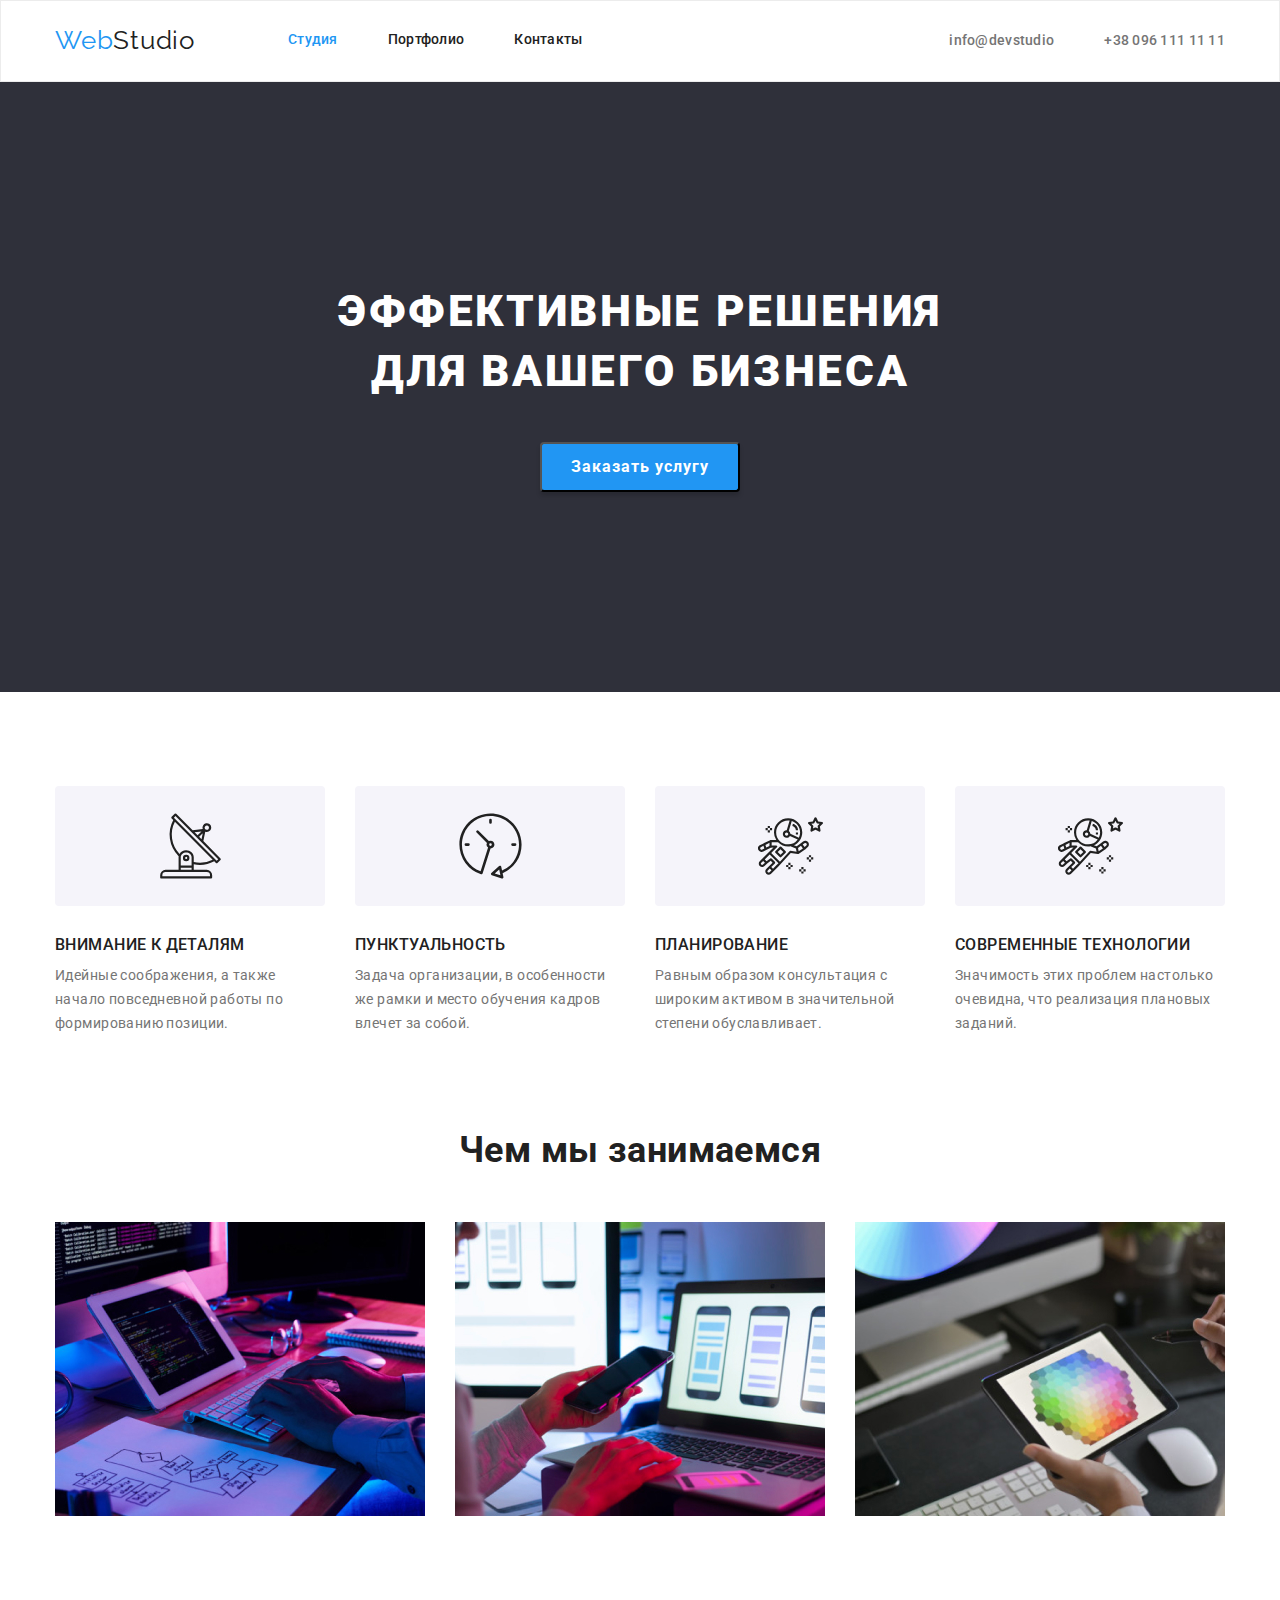
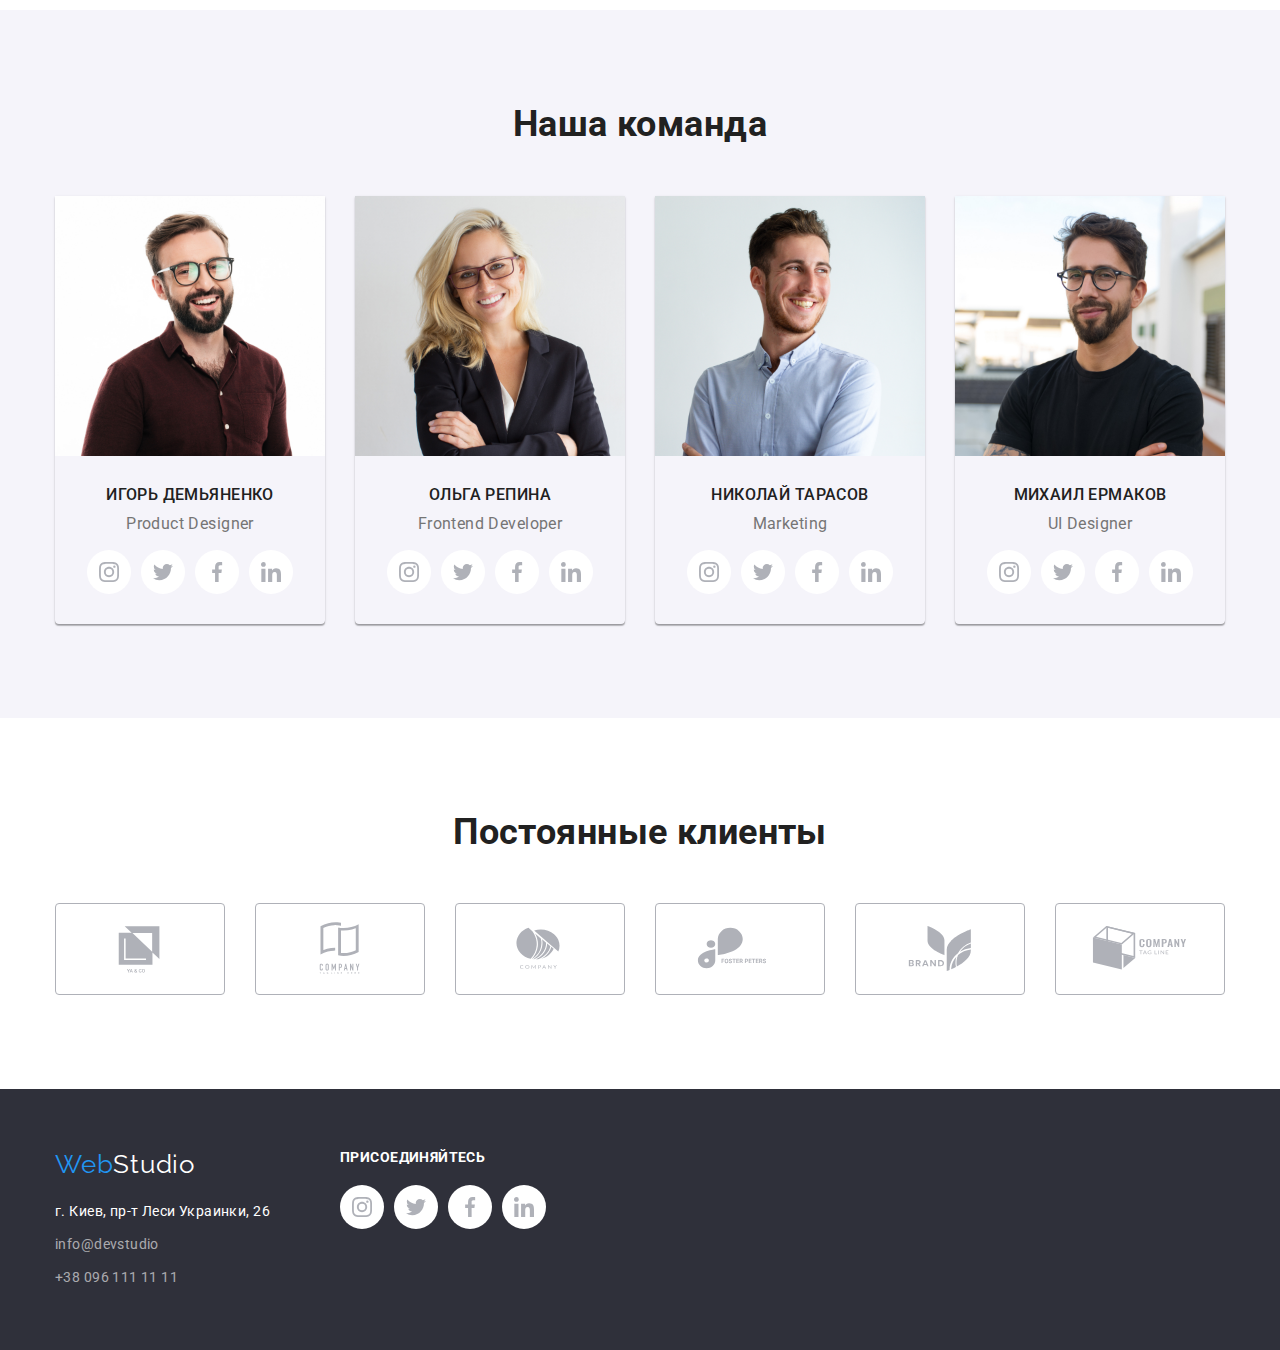
==== commit a9ee41cf: "kj" ====
--- a/index.html
+++ b/index.html
@@ -48,6 +48,9 @@
         <h2 class="visually-hidden">характеристики</h2>
         <ul class="list card-set">
           <li class="item feature-item">
+           <div class="feature-svg"><svg class="feature-icon-svg">
+                <use href="./imeges/icons.svg#icon-antenna"></use>
+              </svg></div>
             <h3 class="title-text">Внимание к деталям</h3>
             <p>
               Идейные соображения, а также начало повседневной работы по
@@ -55,6 +58,9 @@
             </p>
           </li>
           <li class="item feature-item">
+            <div class="feature-svg"><svg class="feature-icon-svg">
+                <use href="./imeges/icons.svg#icon-clock"></use>
+              </svg></div>
             <h3 class="title-text">Пунктуальность</h3>
             <p>
               Задача организации, в особенности же рамки и место обучения кадров
@@ -62,6 +68,9 @@
             </p>
           </li>
           <li class="item feature-item">
+            <div class="feature-svg"><svg class="feature-icon-svg">
+                <use href="./imeges/icons.svg#icon-astronaut"></use>
+              </svg></div>
             <h3 class="title-text">Планирование</h3>
             <p>
               Равным образом консультация с широким активом в значительной
@@ -69,6 +78,9 @@
             </p>
           </li>
           <li class="item feature-item">
+            <div class="feature-svg"><svg class="feature-icon-svg">
+                <use href="./imeges/icons.svg#icon-astronaut"></use>
+              </svg></div>
             <h3 class="title-text">Современные технологии</h3>
             <p>
               Значимость этих проблем настолько очевидна, что реализация
@@ -312,7 +324,7 @@
   <!--футер-->
 
   <footer class="footer-bg">
-    <div class="container footer footer-position">
+    <div class="container footer-position">
       <div class="socials-foter">
         <a href="./index.html" class="link logo logo-mb"><span class="logo-header">Web</span><span
             class="Studio-cl">Studio</span></a>
@@ -325,7 +337,7 @@
           </ul>
         </address>
       </div>
-      <div class="">
+      <div class="socials-foter">
         <h2 class="title-section title-footer">присоединяйтесь</h2>
 
         <ul class="list socials-icon">
--- a/css/styles.css
+++ b/css/styles.css
@@ -226,6 +226,27 @@
     text-align: left;
 }
 
+.feature-svg {
+    width: 270px;
+height: 120px;
+display: flex;
+align-items: center;
+justify-content: center;
+border: 1px;
+background-color:var(--gray-bg);
+border-radius: 4px;
+margin-bottom: 30px;
+}
+
+.feature-icon-svg {
+    width: 65px;
+    height: 70px;
+    fill: var(--title-cl);
+    border-radius: 4px;
+
+
+}
+
 .work-item {
     flex-basis: calc((100% - 3 * 30px) / 3);
     background: url(creative-artist-web-design-with-working-colour-selection-graphic-tablet_35674-1119.jpg);
@@ -306,15 +327,13 @@
     background-color: var(--blak-bg);
 }
 
-.footer {
+.footer-position {
     padding-top: 60px;
     padding-bottom: 60px;
-}
-
-.footer-position{
     display: inline-flex;
     display: flex;
-}
+     }
+
 
 .title-footer{
 font-size: 14px;
@@ -323,14 +342,14 @@
 color: var(--main-title-cl);
 margin-bottom: 20px;
 text-align: left;
-
-pading-top: 11.5px;
-}
-
-
-.socials-foter{
+}
+
+
+.socials-foter:not(:last-child){
     margin-right: 70px;
     }
+
+
 
 .Studio-cl {
     color: var(--main-title-cl)
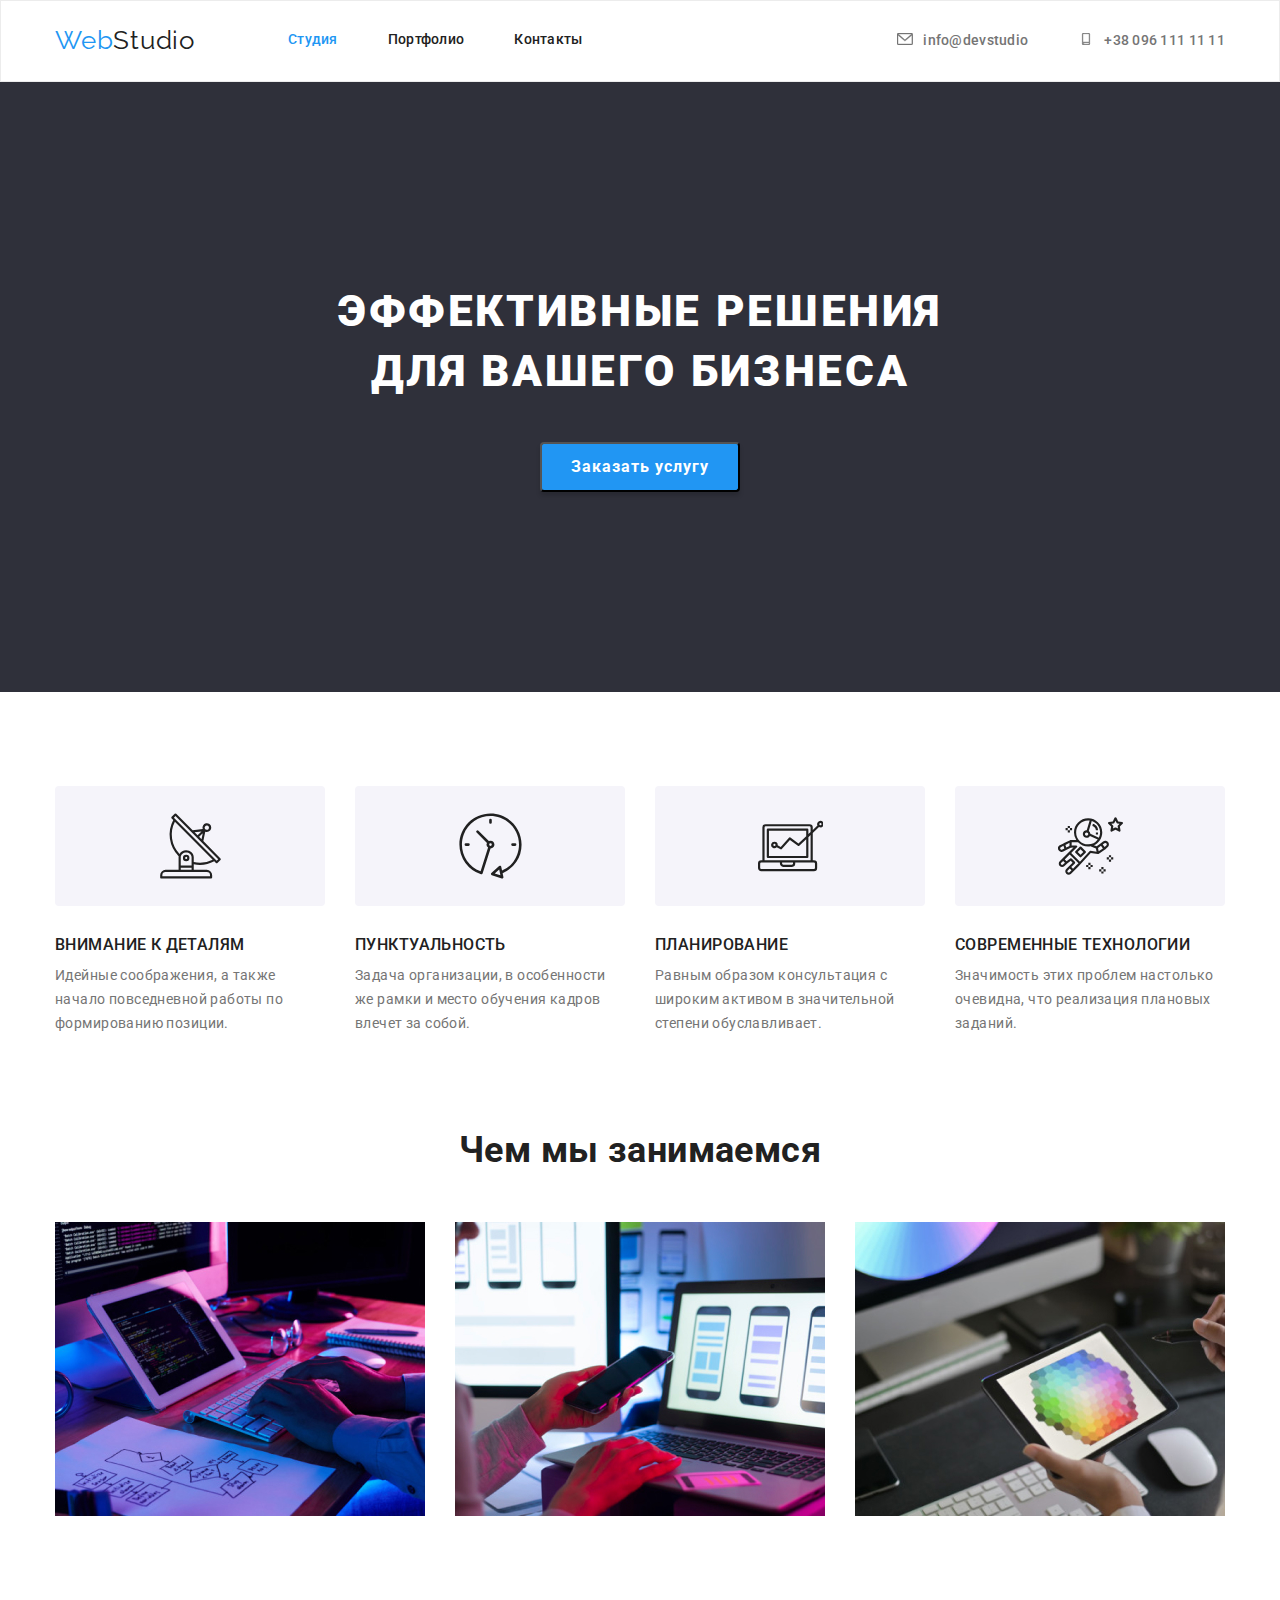
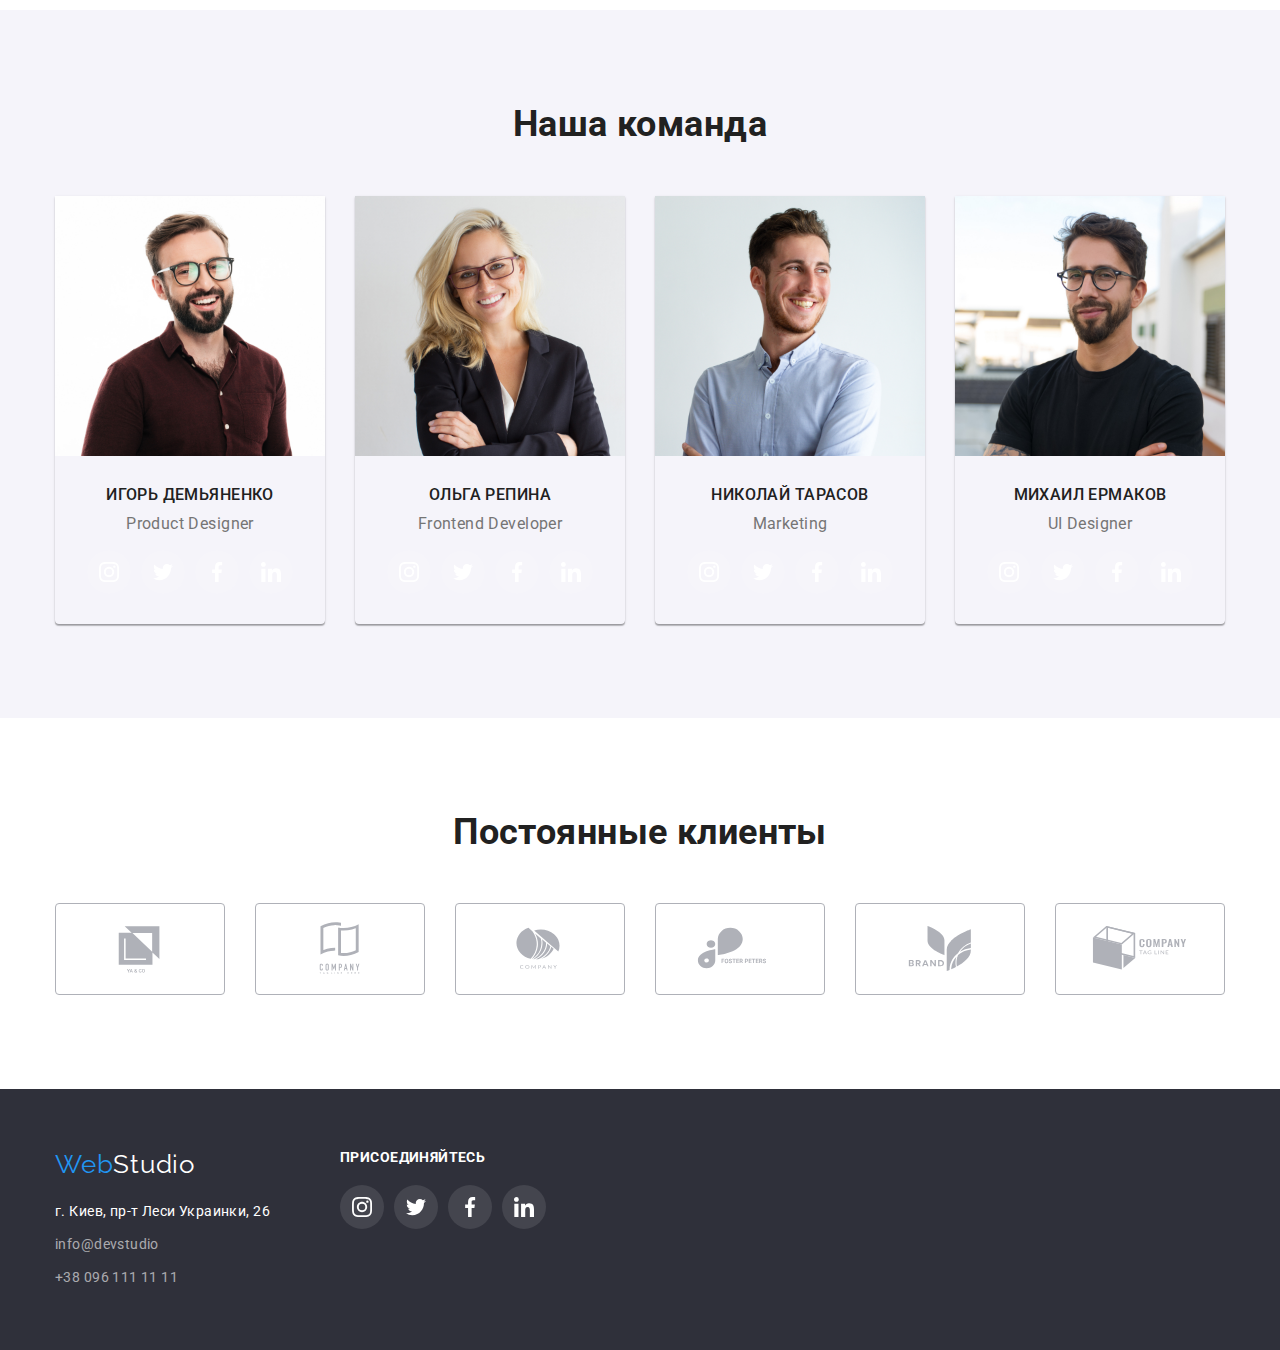
==== commit e6063a52: "kg]" ====
--- a/index.html
+++ b/index.html
@@ -26,16 +26,23 @@
       </nav>
 
       <ul class="menu list contacts-marg">
-        <li class="kontakt-marg"><a class="link text-nav contacts" href="mailto:info@devstudio">info@devstudio</a></li>
-        <li class="kontakt-marg"><a class="link text-nav contacts" href="tel:+380961111111">+38 096 111 11 11</a></li>
+        <li class="kontakt-marg">
+          <a class="link text-nav contacts" href="mailto:info@devstudio">
+            <svg class="address-icon">
+              <use href="./imeges/icons.svg#icon-mail"></use>
+            </svg>info@devstudio</a></li>
+        <li class="kontakt-marg"><a class="link text-nav contacts" href="tel:+380961111111">
+            <svg class="address-icon">
+              <use href="./imeges/icons.svg#icon-smartphone"></use>
+            </svg>+38 096 111 11 11</a></li>
       </ul>
     </div>
   </header>
 
   <!--секцыя шапка-->
   <main>
-    <section>
-      <div class="container cap">
+    <section class="car">
+      <div class="container cap car" >
         <h1 class="main-title">Эффективные решения для вашего бизнеса</h1>
         <button class="btn" type="button">Заказать услугу</button>
       </div>
@@ -43,12 +50,12 @@
 
     <!--особености-->
 
-    <section class="section tem-work">
+    <section class="section">
       <div class="container">
         <h2 class="visually-hidden">характеристики</h2>
         <ul class="list card-set">
           <li class="item feature-item">
-           <div class="feature-svg"><svg class="feature-icon-svg">
+            <div class="feature-svg"><svg class="feature-icon-svg">
                 <use href="./imeges/icons.svg#icon-antenna"></use>
               </svg></div>
             <h3 class="title-text">Внимание к деталям</h3>
@@ -69,7 +76,7 @@
           </li>
           <li class="item feature-item">
             <div class="feature-svg"><svg class="feature-icon-svg">
-                <use href="./imeges/icons.svg#icon-astronaut"></use>
+                <use href="./imeges/icons.svg#icon-vector"></use>
               </svg></div>
             <h3 class="title-text">Планирование</h3>
             <p>
@@ -372,9 +379,6 @@
         </ul>
       </div>
     </div>
-
-
-
   </footer>
 </body>
 
--- a/css/styles.css
+++ b/css/styles.css
@@ -101,9 +101,16 @@
 
 .logo-marg {
     margin-right: 93px;
-
-}
-
+}
+
+.address-icon {
+    width: 16px;
+    height: 12px;
+    margin-right: 10px;
+    stroke: currentColor;
+    fill: var(--mein-text-cl);
+}
+    
 .visually-hidden {
     position: absolute;
     width: 1px;
@@ -161,12 +168,19 @@
     margin-right: 50px;
 }
 
+.car {
+    background-image: url(./imeges/img.jpg);
+    background-repeat: no-repeat;
+    background-position: center;
+    background-size: cover;}
+
 .cap {
     width: 100%;
     padding-top: 200px;
     padding-bottom: 200px;
     text-align: center;
     background-color: var(--blak-bg);
+   
 }
 
 .main-title {
@@ -198,6 +212,7 @@
 
 .team {
     background-color: var(--gray-bg);
+    background-image: ;
 }
 
 .title-section {
@@ -228,14 +243,14 @@
 
 .feature-svg {
     width: 270px;
-height: 120px;
-display: flex;
-align-items: center;
-justify-content: center;
-border: 1px;
-background-color:var(--gray-bg);
-border-radius: 4px;
-margin-bottom: 30px;
+    height: 120px;
+    display: flex;
+    align-items: center;
+    justify-content: center;
+    border: 1px;
+    background-color: var(--gray-bg);
+    border-radius: 4px;
+    margin-bottom: 30px;
 }
 
 .feature-icon-svg {
@@ -288,35 +303,30 @@
     margin-bottom: 16px;
 }
 
-.socials-icon{
+.socials-icon {
     display: inline-flex;
 
 }
 
-.socials-icon-item:not(:last-child){
-    margin-right: 10px;    
-}
-
-.socials-icon-svg{
+.socials-icon-item:not(:last-child) {
+    margin-right: 10px;
+}
+
+.socials-icon-svg {
     width: 20px;
     height: 20px;
-    fill: var(--icon-svg-cl);
-}
-
-.social-icon-link{
+    fill: var(--main-title-cl);
+}
+
+.social-icon-link {
     display: flex;
     align-items: center;
     justify-content: center;
     width: 44px;
     height: 44px;
     border-radius: 50%;
-    background-color:var(--main-title-cl);
-}
-
-.social-icon-link:hover .socials-icon-svg,
-.social-icon-link:focus .socials-icon-svg {
-    fill: var(--main-title-cl);
-}
+    background-color: rgba(255, 255, 255, 0.1);
+    }
 
 .social-icon-link:hover,
 .social-icon-link:focus {
@@ -332,22 +342,22 @@
     padding-bottom: 60px;
     display: inline-flex;
     display: flex;
-     }
-
-
-.title-footer{
-font-size: 14px;
-line-height: 16px;
-text-transform: uppercase;
-color: var(--main-title-cl);
-margin-bottom: 20px;
-text-align: left;
-}
-
-
-.socials-foter:not(:last-child){
+}
+
+
+.title-footer {
+    font-size: 14px;
+    line-height: 16px;
+    text-transform: uppercase;
+    color: var(--main-title-cl);
+    margin-bottom: 20px;
+    text-align: left;
+}
+
+
+.socials-foter:not(:last-child) {
     margin-right: 70px;
-    }
+}
 
 
 
@@ -436,10 +446,11 @@
 }
 
 .client-icon-item:not(:last-child) {
-    margin-right: 30px;}
-
-    
-    
+    margin-right: 30px;
+}
+
+
+
 
 .client-icon-svg {
     width: 106px;
@@ -447,24 +458,24 @@
     fill: var(--icon-svg-cl);
 }
 
-.client-icon-link{
-     display: flex;
-     align-items: center;
-     justify-content: center;
-     width: 170px;
-     height: 92px;
-     border: 1px;
-     background-color:var(--main-title-cl);
-     border: 1px solid var(--icon-svg-cl);
-     border-radius: 4px;
+.client-icon-link {
+    display: flex;
+    align-items: center;
+    justify-content: center;
+    width: 170px;
+    height: 92px;
+    border: 1px;
+    background-color: var(--main-title-cl);
+    border: 1px solid var(--icon-svg-cl);
+    border-radius: 4px;
 }
 
 .client-icon-link:hover .client-icon-svg,
-    .client-icon-link:focus .client-icon-svg {
-        fill: var(--link-cl);
-    }
-
-    .client-icon-link:hover,
-    .client-icon-link:focus {
-        border: 1px solid var(--link-cl);
-    }
+.client-icon-link:focus .client-icon-svg {
+    fill: var(--link-cl);
+}
+
+.client-icon-link:hover,
+.client-icon-link:focus {
+    border: 1px solid var(--link-cl);
+}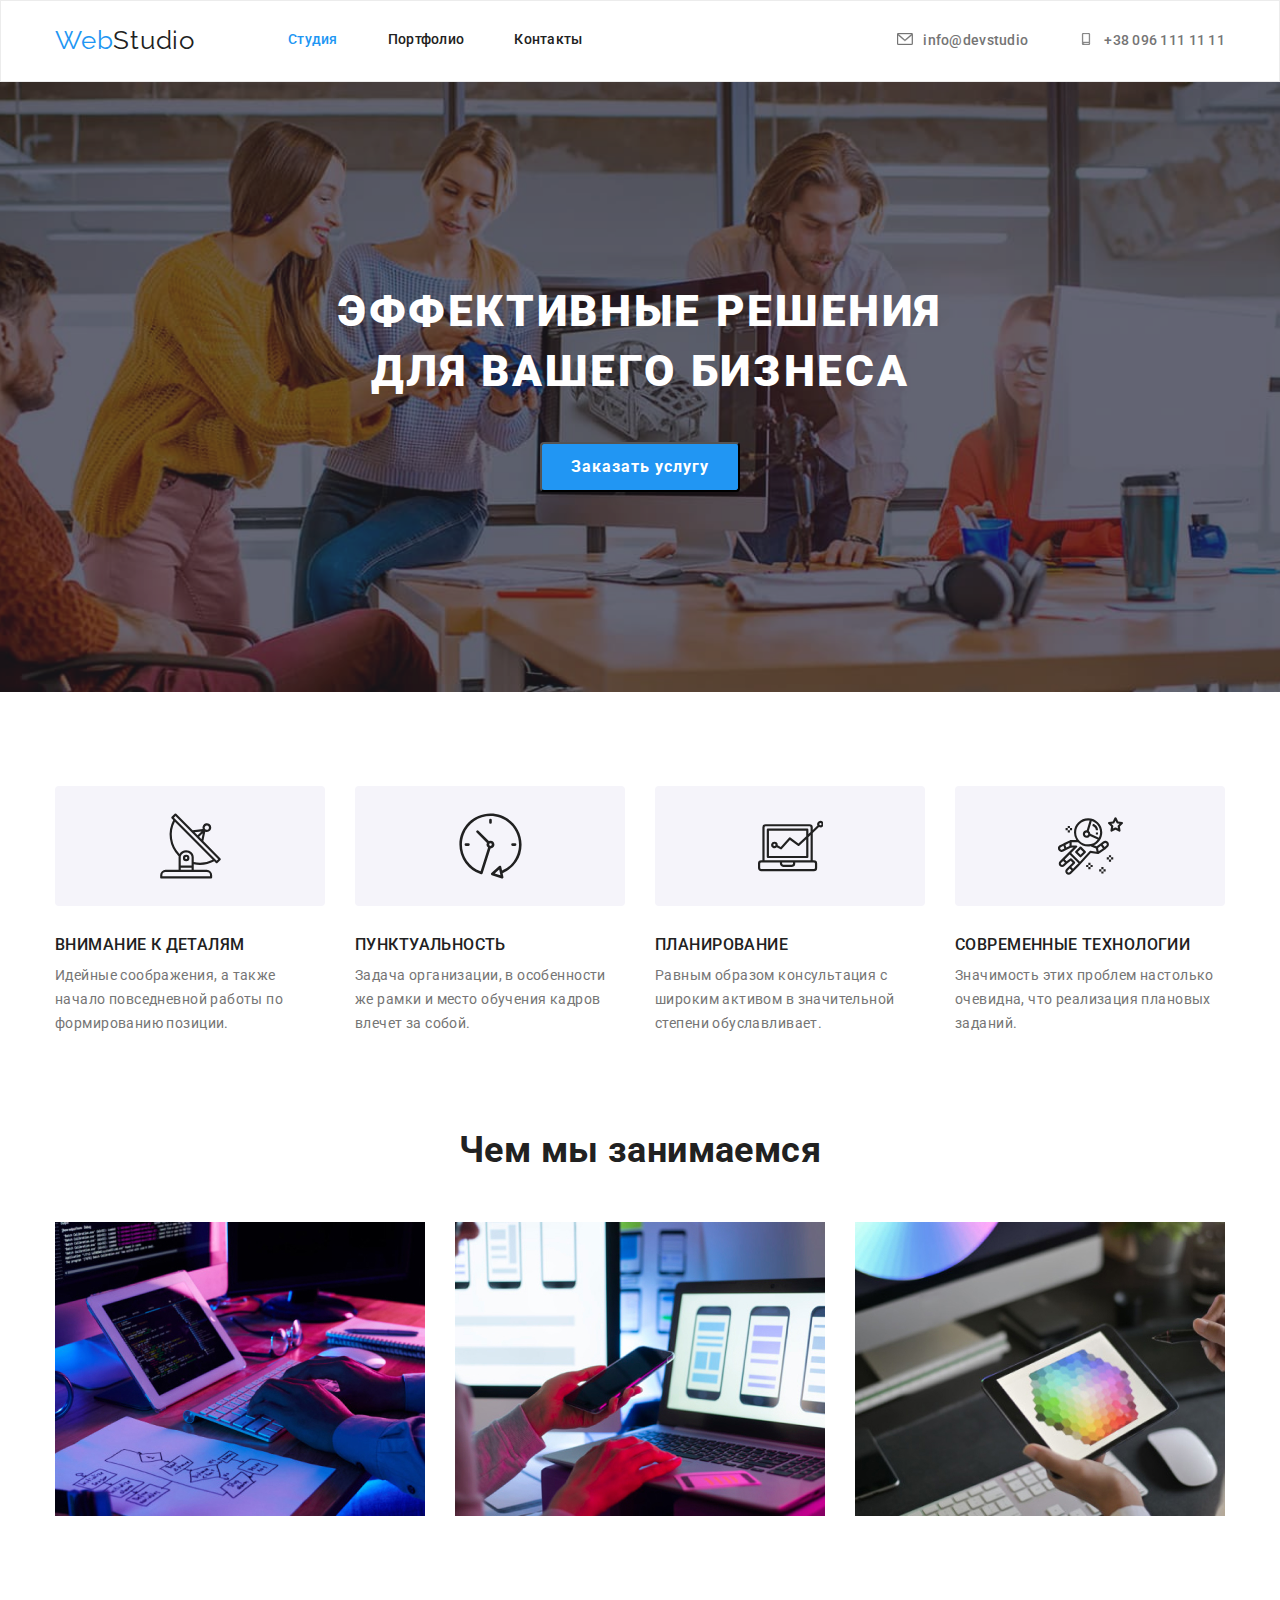
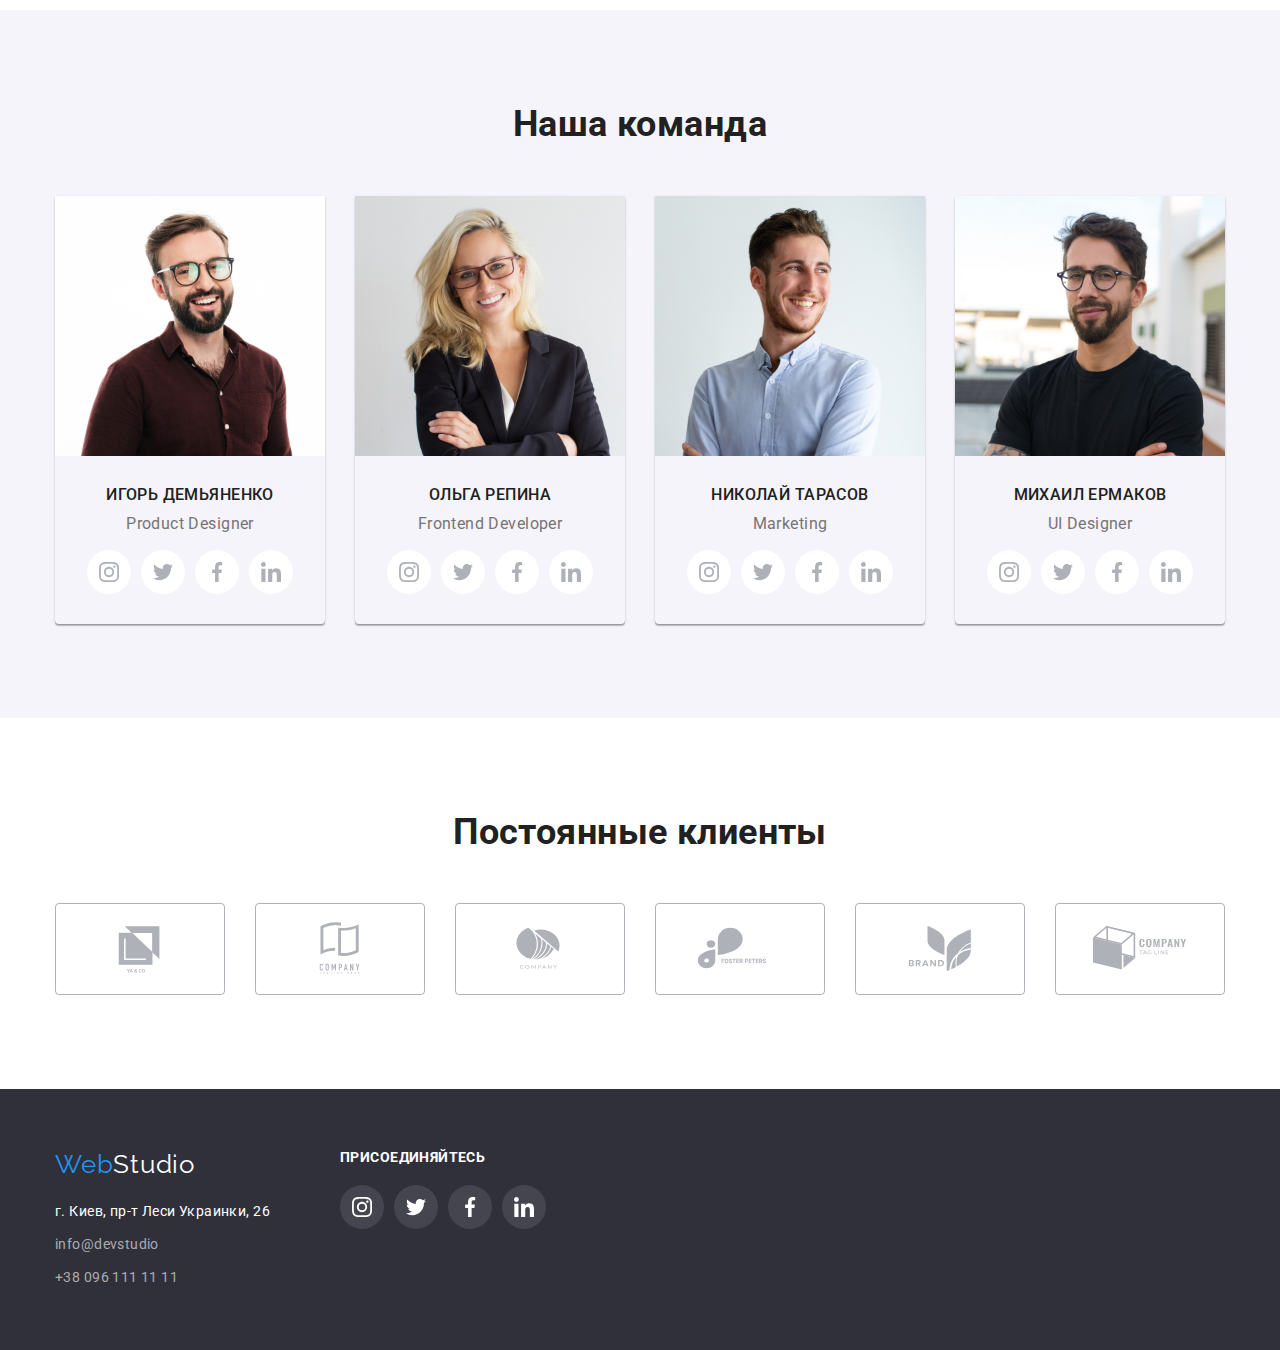
==== commit 09e671af: "finish" ====
--- a/index.html
+++ b/index.html
@@ -42,7 +42,7 @@
   <!--секцыя шапка-->
   <main>
     <section class="car">
-      <div class="container cap car" >
+      <div class="container cap">
         <h1 class="main-title">Эффективные решения для вашего бизнеса</h1>
         <button class="btn" type="button">Заказать услугу</button>
       </div>
@@ -332,7 +332,7 @@
 
   <footer class="footer-bg">
     <div class="container footer-position">
-      <div class="socials-foter">
+      <div class="contakt-foter">
         <a href="./index.html" class="link logo logo-mb"><span class="logo-header">Web</span><span
             class="Studio-cl">Studio</span></a>
         <address class="address contacts-addres">
@@ -344,34 +344,34 @@
           </ul>
         </address>
       </div>
-      <div class="socials-foter">
+      <div class="contakt-foter">
         <h2 class="title-section title-footer">присоединяйтесь</h2>
 
         <ul class="list socials-icon">
           <li class="socials-icon-item">
-            <a href="" class="social-icon-link">
-              <svg class="socials-icon-svg">
+            <a href="" class="social-icon-link link-svg-cl">
+              <svg class="socials-icon-svg contakt-svg-cl">
                 <use href="./imeges/icons.svg#icon-instagram"></use>
               </svg>
             </a>
           </li>
           <li class="socials-icon-item">
-            <a href="" class="social-icon-link">
-              <svg class="socials-icon-svg">
+            <a href="" class="social-icon-link link-svg-cl">
+              <svg class="socials-icon-svg contakt-svg-cl">
                 <use href="./imeges/icons.svg#icon-twitter"></use>
               </svg>
             </a>
           </li>
           <li class="socials-icon-item">
-            <a href="" class="social-icon-link">
-              <svg class="socials-icon-svg">
+            <a href="" class="social-icon-link link-svg-cl">
+              <svg class="socials-icon-svg contakt-svg-cl">
                 <use href="./imeges/icons.svg#icon-facebook"></use>
               </svg>
             </a>
           </li>
           <li class="socials-icon-item">
-            <a href="" class="social-icon-link">
-              <svg class="socials-icon-svg">
+            <a href="" class="social-icon-link link-svg-cl">
+              <svg class="socials-icon-svg contakt-svg-cl">
                 <use href="./imeges/icons.svg#icon-linkedin"></use>
               </svg>
             </a>
--- a/css/styles.css
+++ b/css/styles.css
@@ -29,6 +29,7 @@
 
 
 body {
+    background-image: url(./imeges/fon.jpg);
     font-family: var(--main-text-cl);
     font-size: 14px;
     line-height: 1.71;
@@ -110,7 +111,7 @@
     stroke: currentColor;
     fill: var(--mein-text-cl);
 }
-    
+
 .visually-hidden {
     position: absolute;
     width: 1px;
@@ -169,18 +170,19 @@
 }
 
 .car {
-    background-image: url(./imeges/img.jpg);
+    background-image: url(../imeges/fon.jpg);
     background-repeat: no-repeat;
     background-position: center;
-    background-size: cover;}
+    background-size: cover;
+}
 
 .cap {
     width: 100%;
     padding-top: 200px;
     padding-bottom: 200px;
     text-align: center;
-    background-color: var(--blak-bg);
-   
+    background-color: rgba(47, 48, 58, 0.4);
+
 }
 
 .main-title {
@@ -315,7 +317,7 @@
 .socials-icon-svg {
     width: 20px;
     height: 20px;
-    fill: var(--main-title-cl);
+    fill: var(--icon-svg-cl);
 }
 
 .social-icon-link {
@@ -325,8 +327,13 @@
     width: 44px;
     height: 44px;
     border-radius: 50%;
-    background-color: rgba(255, 255, 255, 0.1);
-    }
+    background-color: var(--main-title-cl);
+}
+
+.social-icon-link:hover .socials-icon-svg,
+.social-icon-link:focus .socials-icon-svg {
+    fill: var(--main-title-cl);
+}
 
 .social-icon-link:hover,
 .social-icon-link:focus {
@@ -344,6 +351,14 @@
     display: flex;
 }
 
+.link-svg-cl {
+    background-color: rgba(255, 255, 255, 0.1);
+}
+
+
+.contakt-svg-cl {
+    fill: var(--main-title-cl);
+}
 
 .title-footer {
     font-size: 14px;
@@ -355,7 +370,7 @@
 }
 
 
-.socials-foter:not(:last-child) {
+.contakt-foter:not(:last-child) {
     margin-right: 70px;
 }
 
@@ -407,8 +422,9 @@
 
 .button:hover,
 button:focus {
-    color: var(--link-cl);
+    color: var(--main-title-cl);
     cursor: pointer;
+    background: var(--link-cl);
 }
 
 .section-filtr {
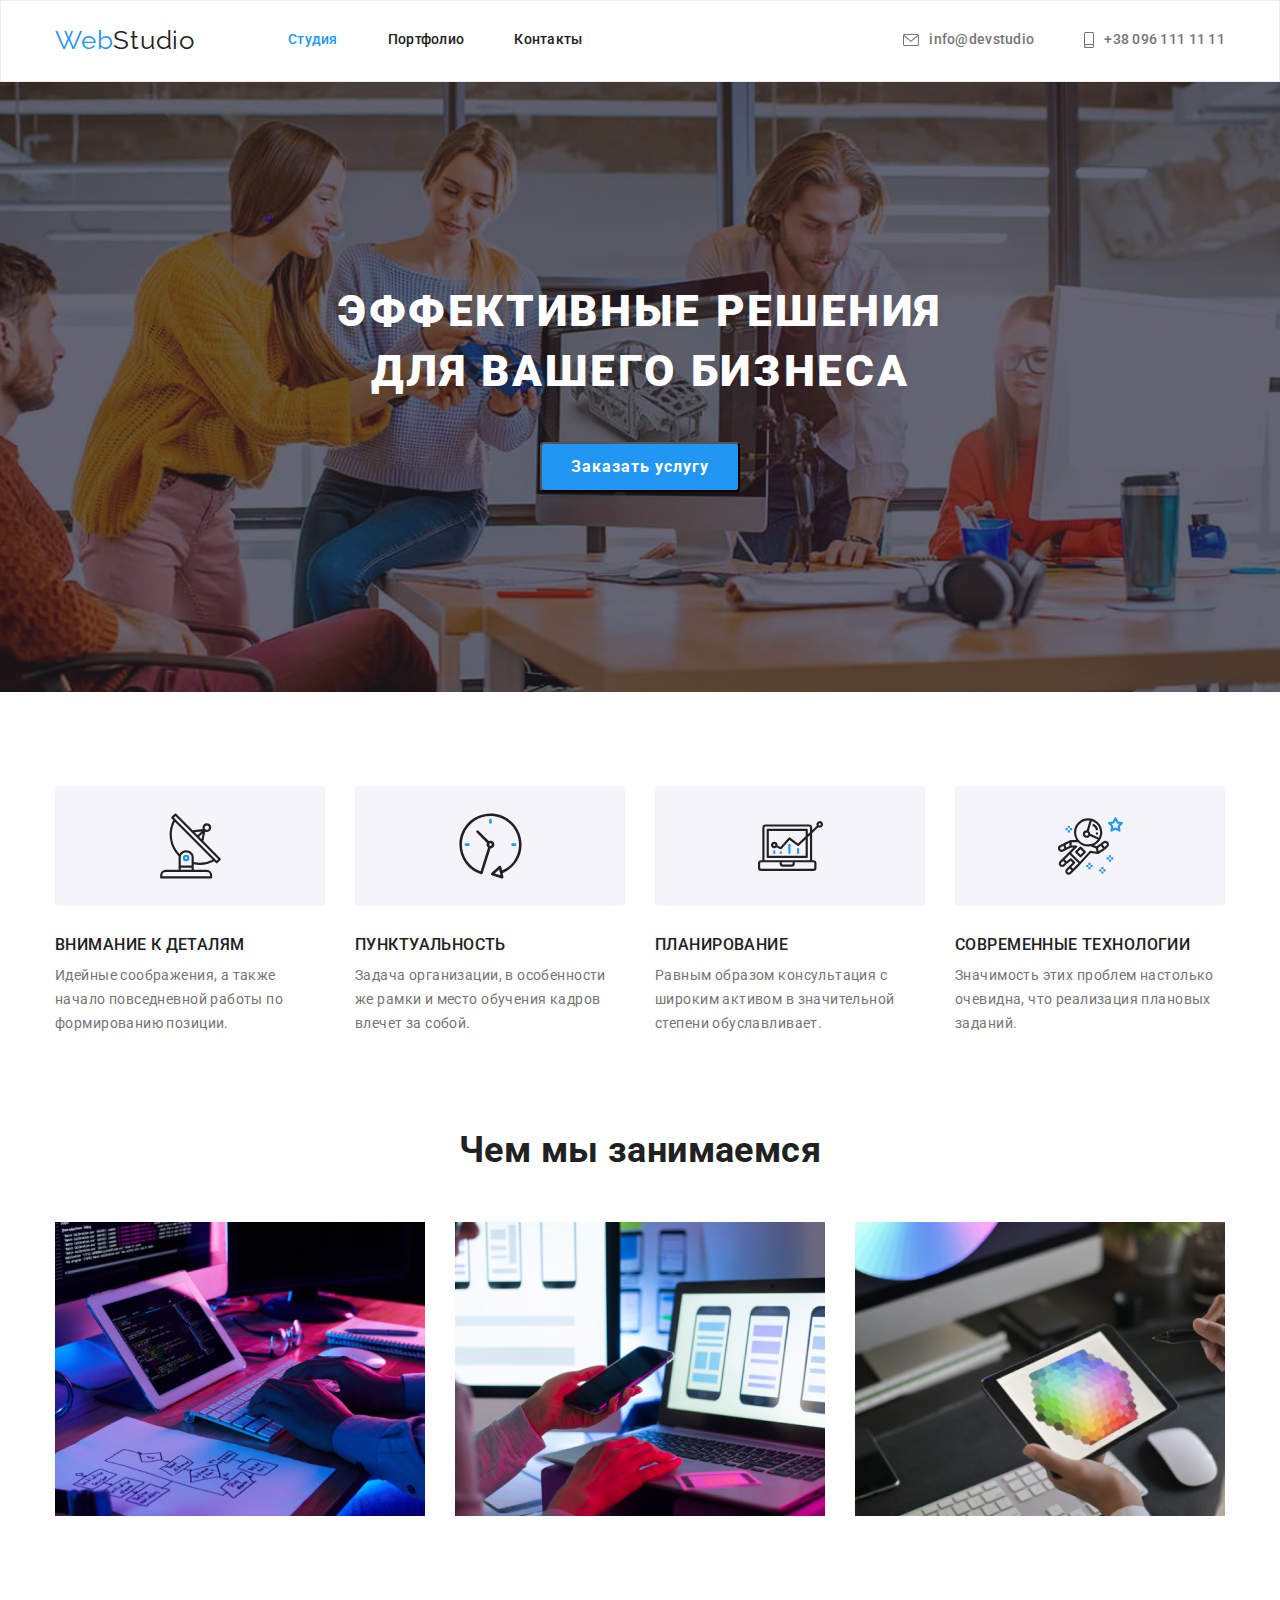
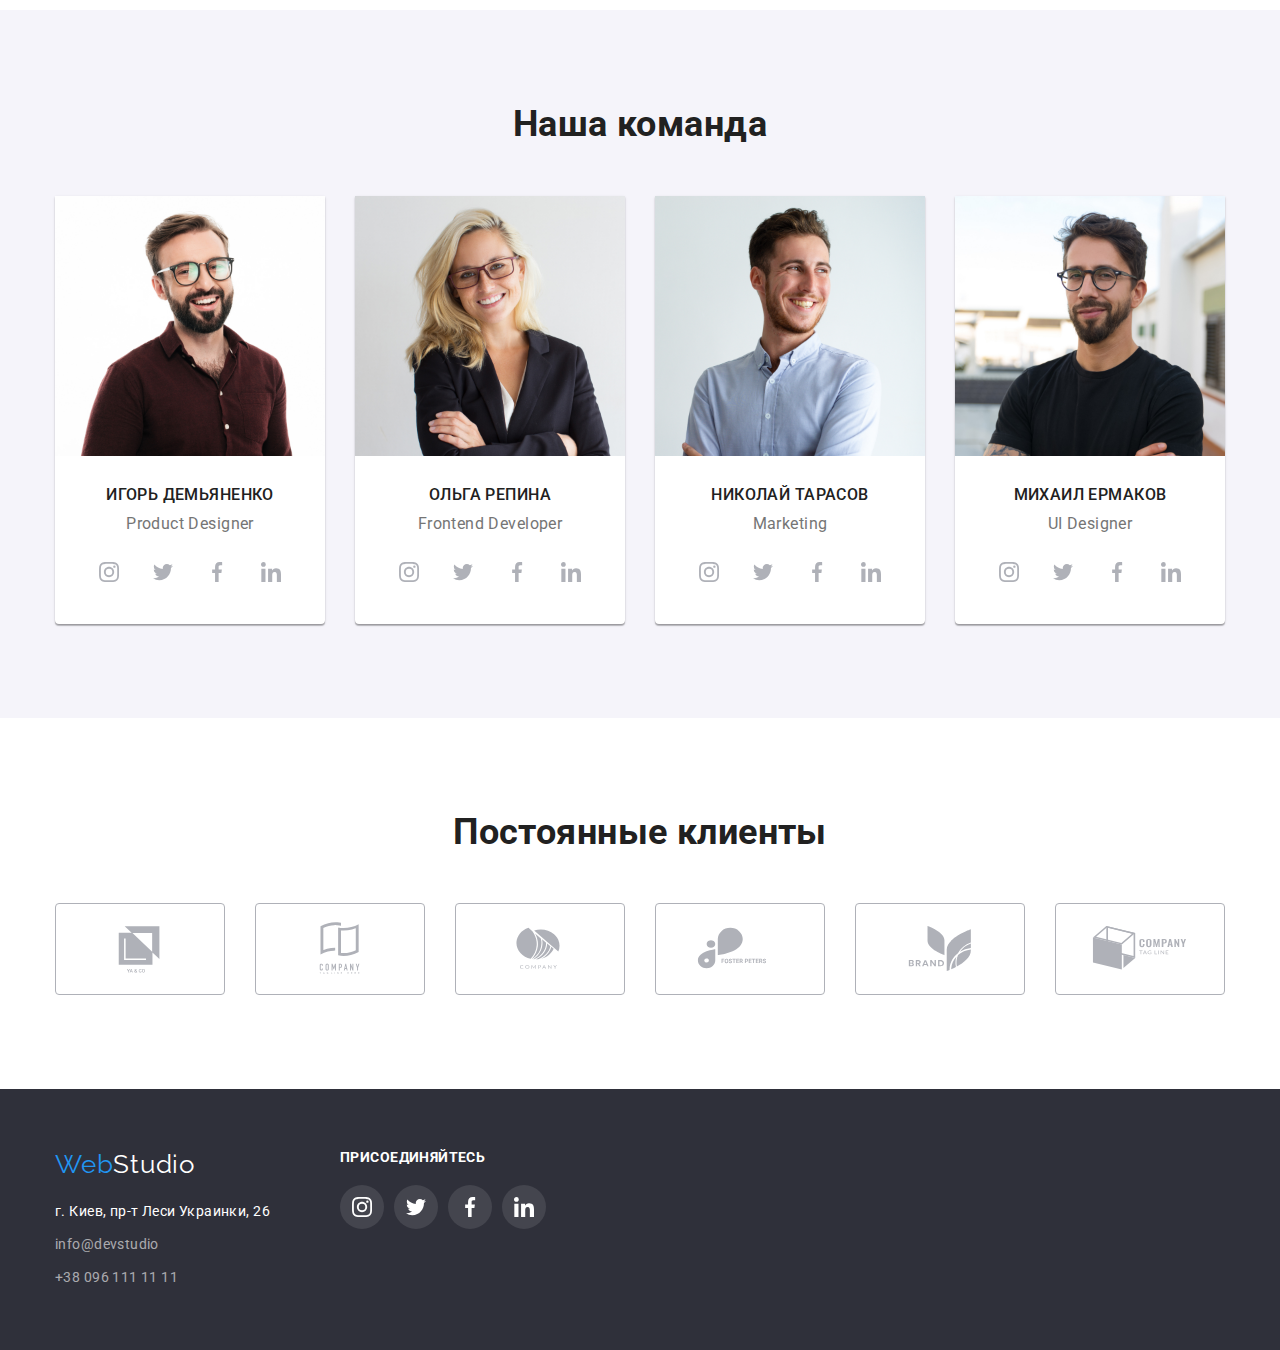
==== commit 0fb00843: "pravka mentora" ====
--- a/index.html
+++ b/index.html
@@ -28,11 +28,11 @@
       <ul class="menu list contacts-marg">
         <li class="kontakt-marg">
           <a class="link text-nav contacts" href="mailto:info@devstudio">
-            <svg class="address-icon">
-              <use href="./imeges/icons.svg#icon-mail"></use>
+            <svg class="address-icon" width="16" height="12">
+              <use href="./imeges/icons.svg#icon-envelope"></use>
             </svg>info@devstudio</a></li>
         <li class="kontakt-marg"><a class="link text-nav contacts" href="tel:+380961111111">
-            <svg class="address-icon">
+            <svg class="address-icon" width="10" height="16">
               <use href="./imeges/icons.svg#icon-smartphone"></use>
             </svg>+38 096 111 11 11</a></li>
       </ul>
@@ -76,7 +76,7 @@
           </li>
           <li class="item feature-item">
             <div class="feature-svg"><svg class="feature-icon-svg">
-                <use href="./imeges/icons.svg#icon-vector"></use>
+                <use href="./imeges/icons.svg#icon-diagram"></use>
               </svg></div>
             <h3 class="title-text">Планирование</h3>
             <p>
--- a/css/styles.css
+++ b/css/styles.css
@@ -105,11 +105,8 @@
 }
 
 .address-icon {
-    width: 16px;
-    height: 12px;
     margin-right: 10px;
-    stroke: currentColor;
-    fill: var(--mein-text-cl);
+    fill: currentColor;
 }
 
 .visually-hidden {
@@ -158,6 +155,8 @@
 }
 
 .contacts {
+    display: flex;
+    align-items: center;
     color: var(--mein-text-cl);
 }
 
@@ -272,13 +271,14 @@
 .portfolio-item {
     flex-basis: calc((100% - 3 * 30px) / 3);
     background: var(--main-title-cl);
-    border: 1px solid #EEEEEE;
+    
     box-sizing: border-box;
 }
 
 .team-item {
     flex-basis: calc((100% - 4 * 30px) / 4);
     text-align: center;
+    background-color: var(--main-title-cl);
     border-radius: 0px 0px 4px 4px;
     box-shadow: 0px 1px 3px rgba(0, 0, 0, 0.12),
         0px 1px 1px rgba(0, 0, 0, 0.14),
@@ -454,6 +454,7 @@
 
 .img-text {
     padding: 20px 24px;
+    border: 1px solid #EEEEEE;
 }
 
 .text-portfolio {
@@ -493,5 +494,5 @@
 
 .client-icon-link:hover,
 .client-icon-link:focus {
-    border: 1px solid var(--link-cl);
+    border:solid var(--link-cl);
 }